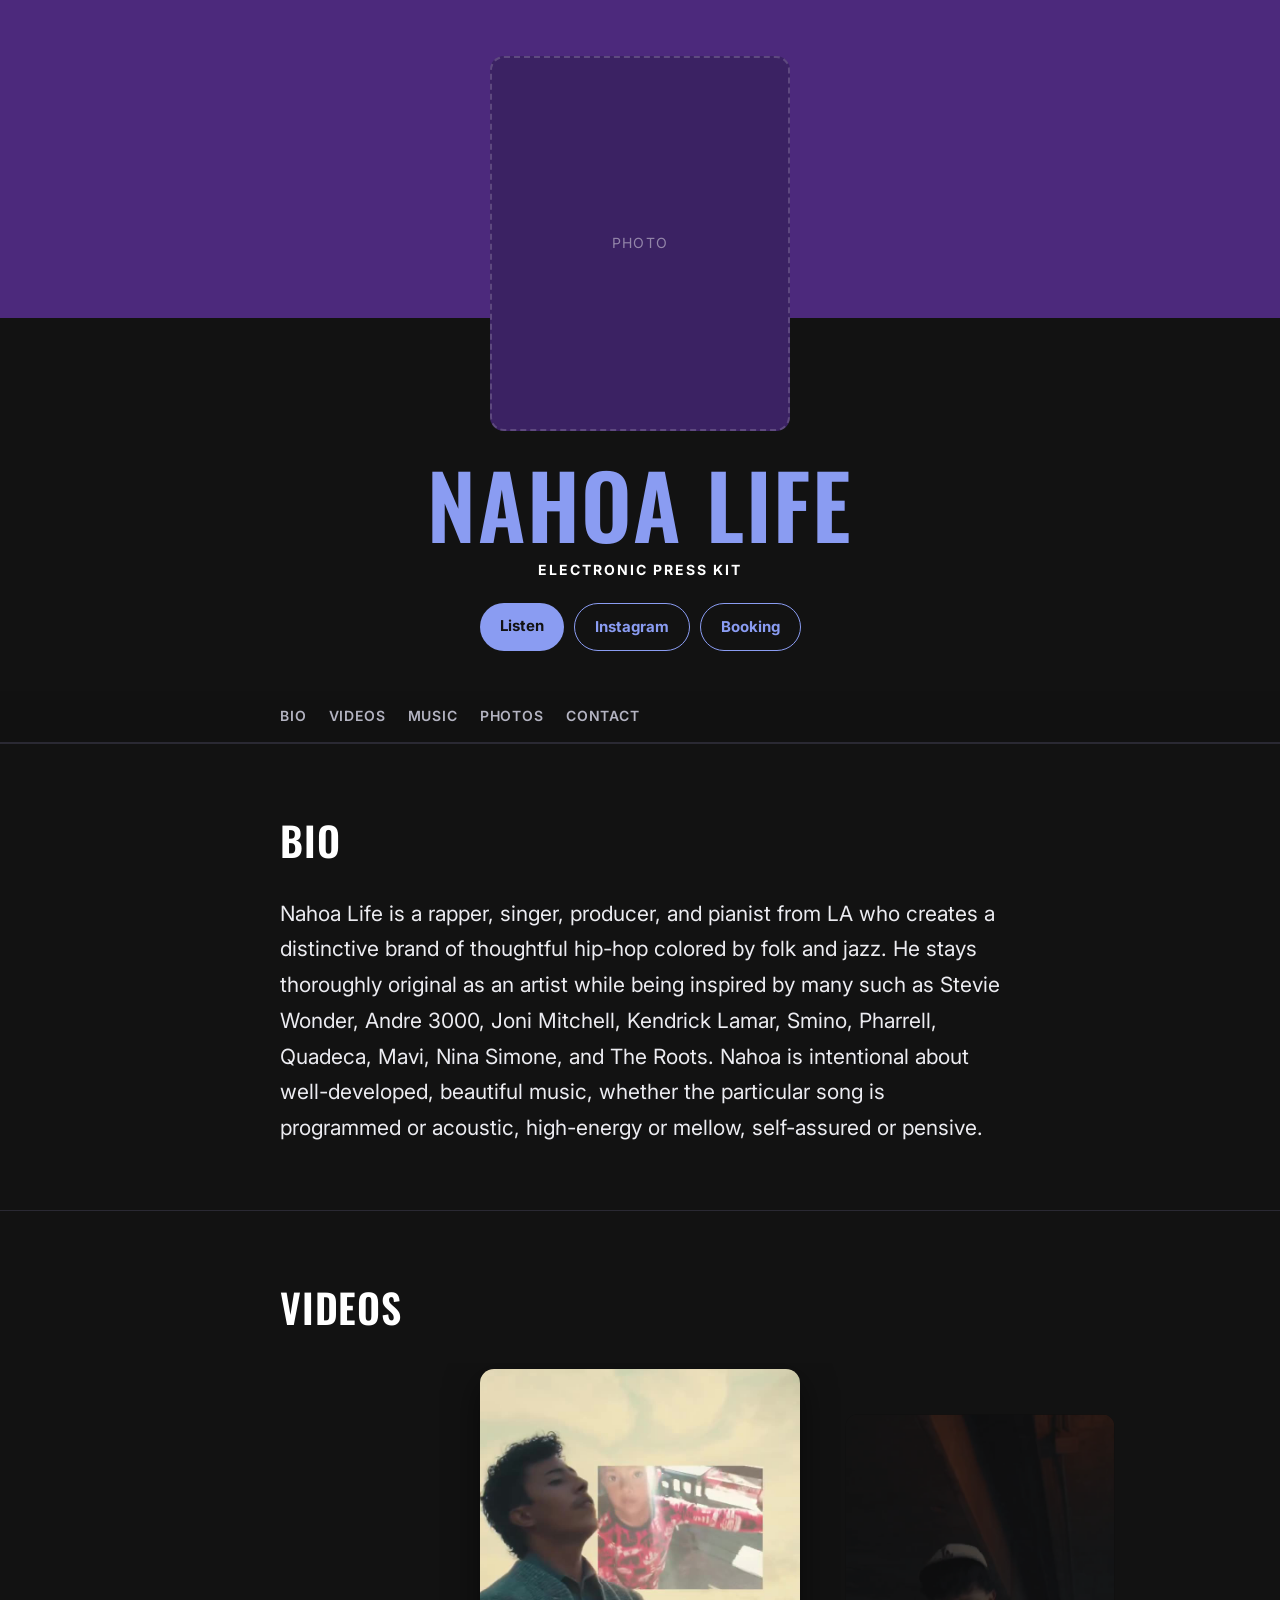
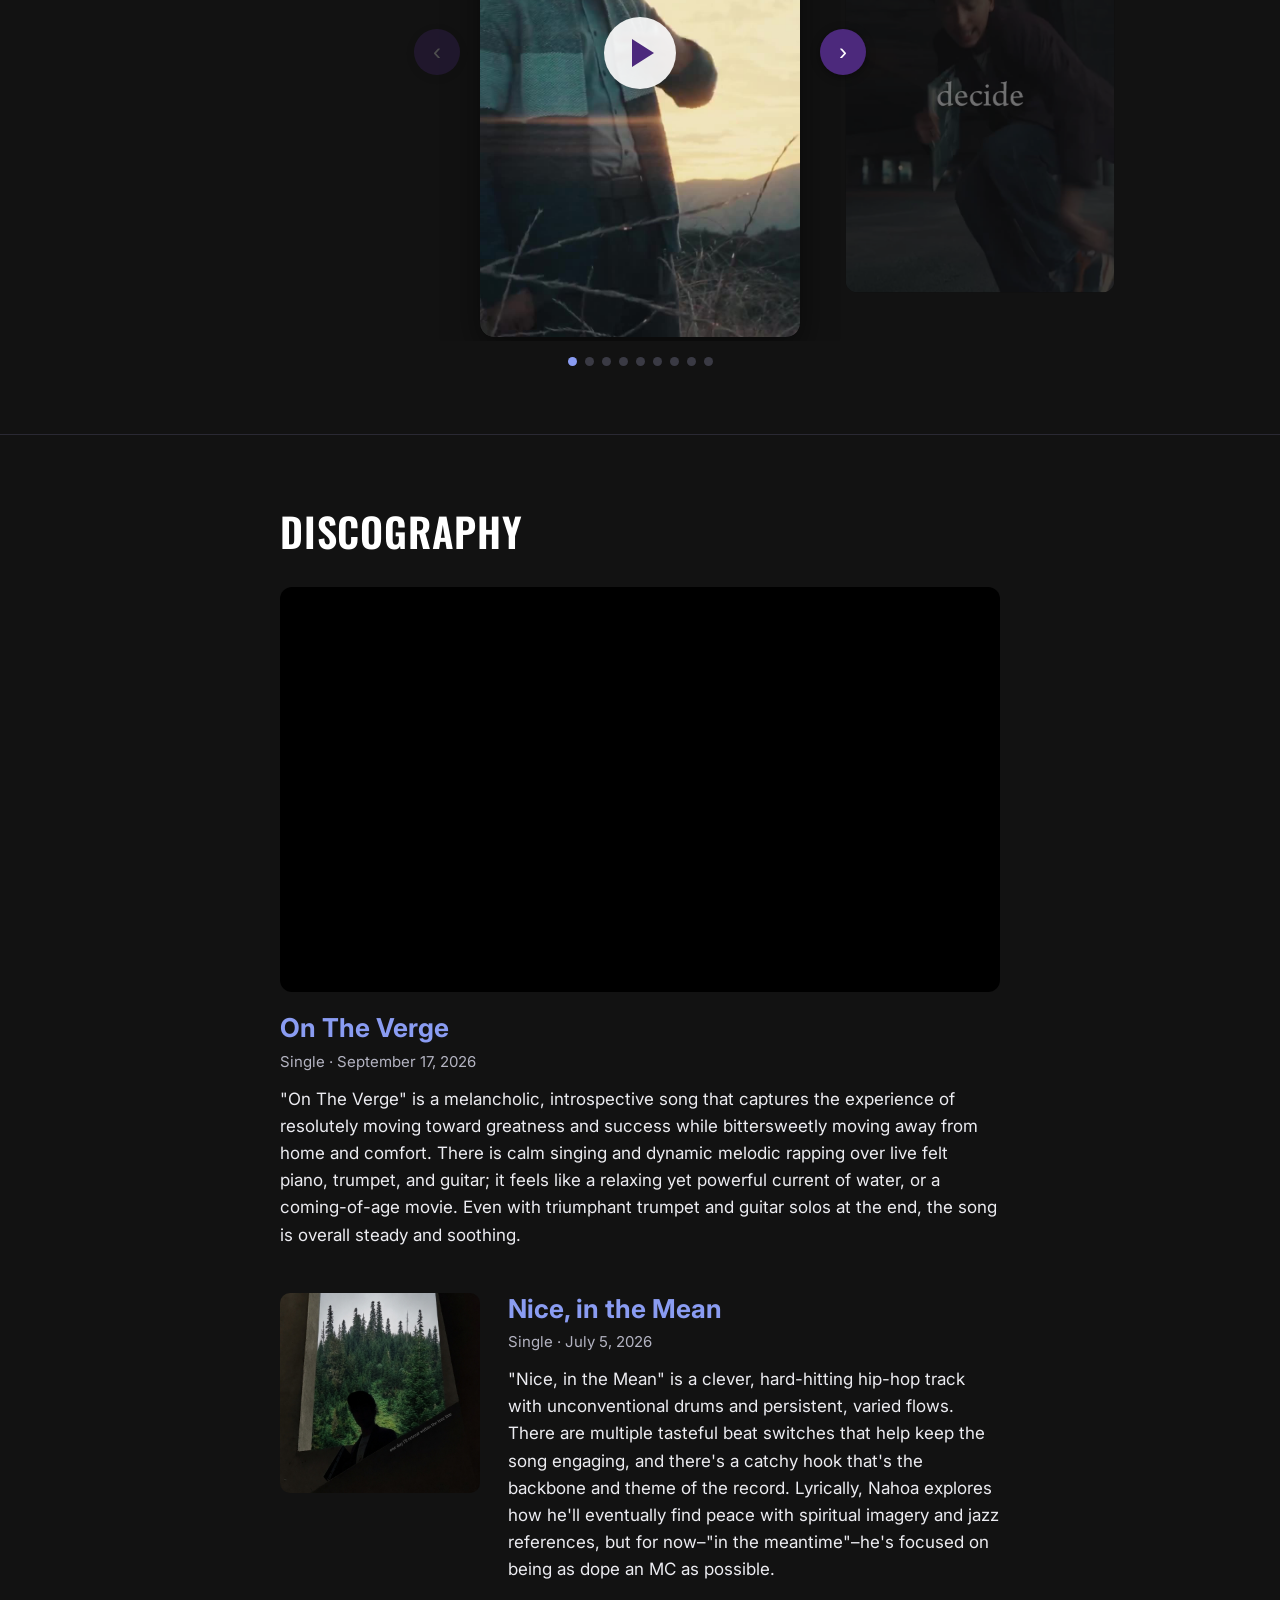
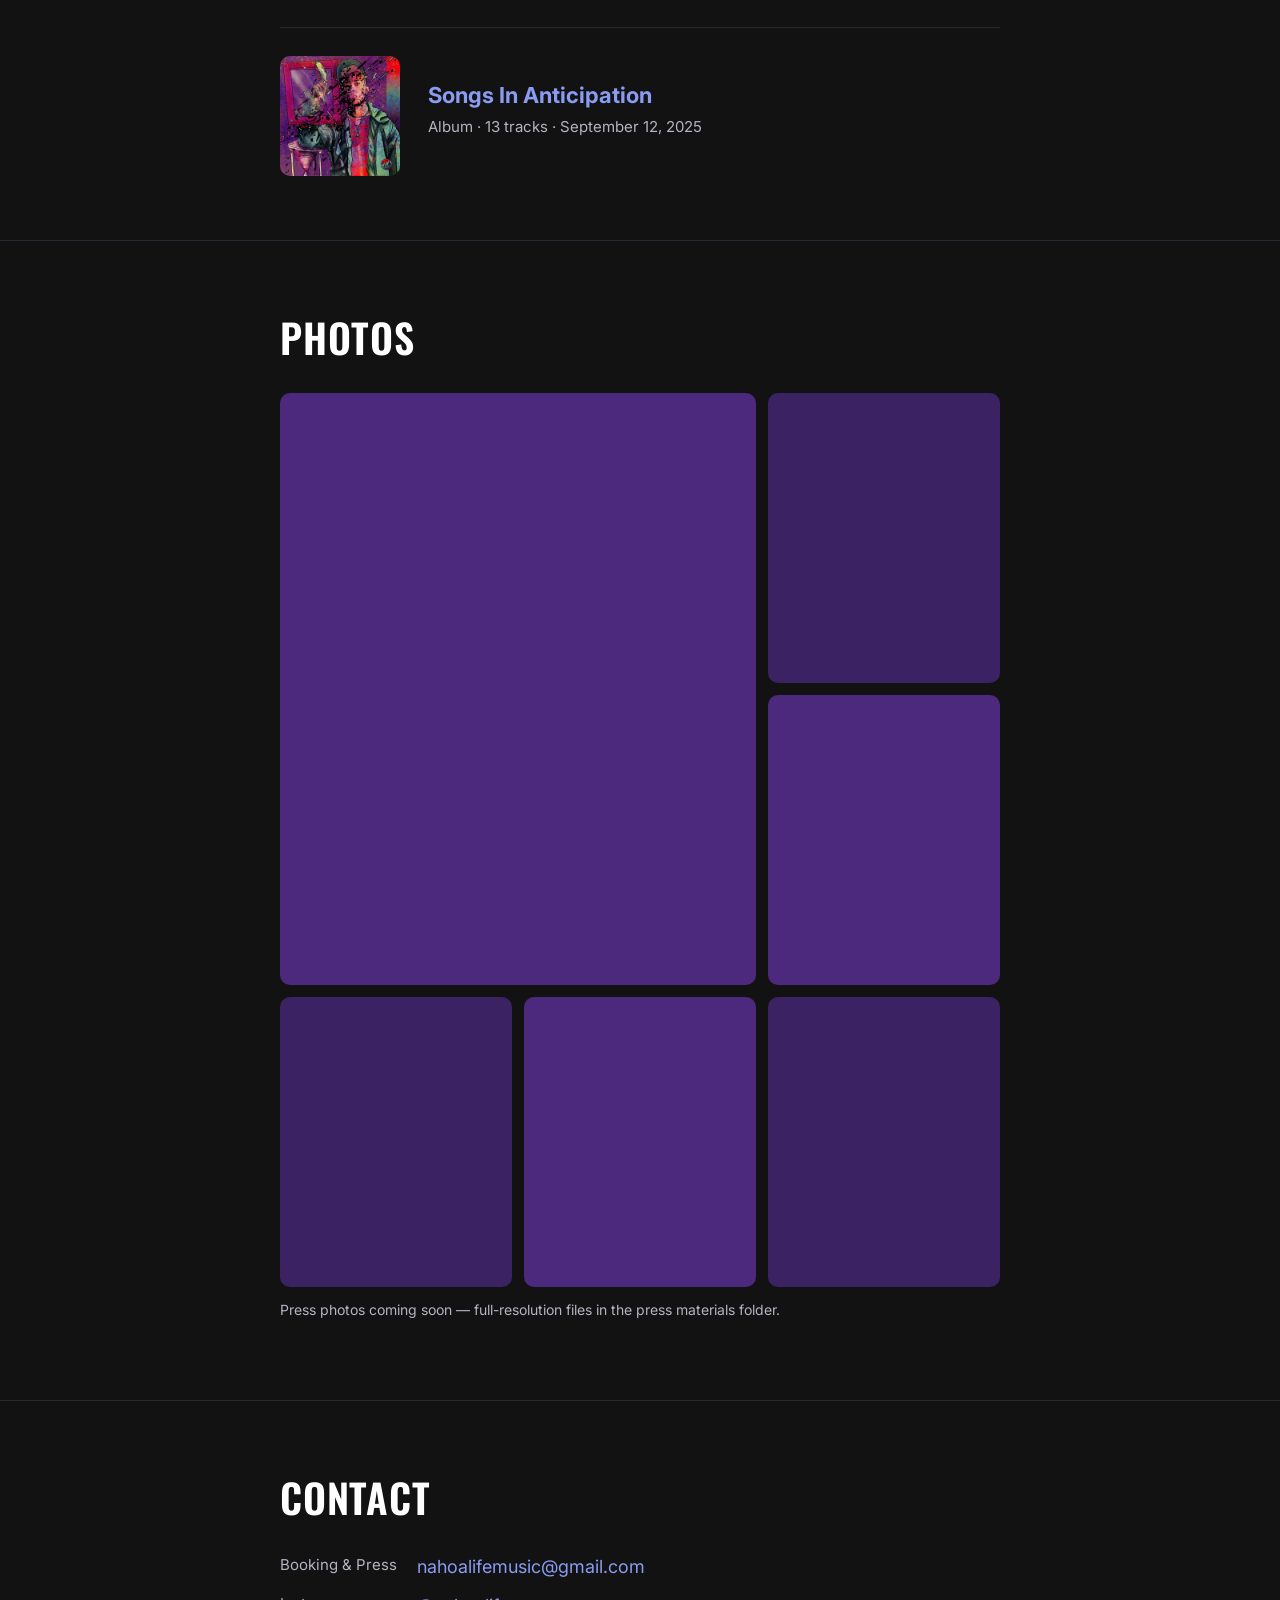
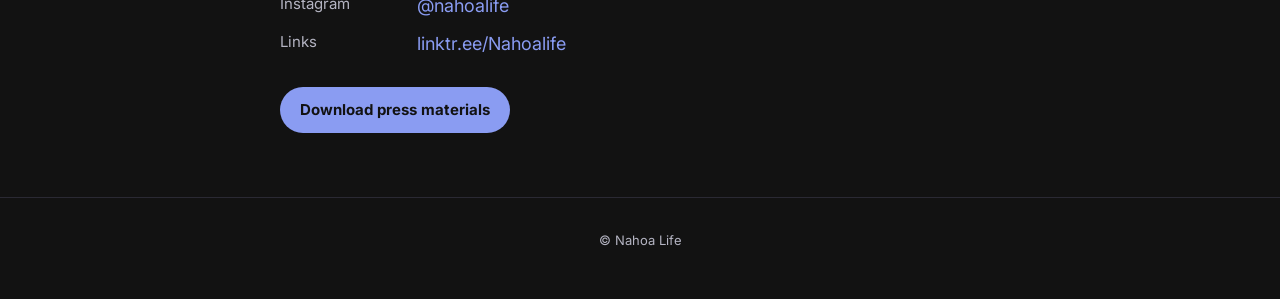
==== index.html @ 4277e0a1 "Serve EPK at epk.nahoalife.com (custom domain, EPK as home page) Co-Authored-By: Claude Opus 5.5 <no" ====
<!doctype html>
<html lang="en">
<head>
<meta charset="utf-8">
<meta name="viewport" content="width=device-width, initial-scale=1">
<title>Nahoa Life — Electronic Press Kit</title>
<meta name="description" content="Nahoa Life — rapper, singer, producer, and pianist from LA. Bio, music, videos, and booking.">
<meta property="og:title" content="Nahoa Life — Electronic Press Kit">
<meta property="og:description" content="Thoughtful hip-hop colored by folk and jazz. Bio, music, videos, and booking.">
<meta property="og:image" content="https://epk.nahoalife.com/epk/img/otv.jpg">
<link rel="canonical" href="https://epk.nahoalife.com/">
<link rel="preconnect" href="https://fonts.googleapis.com">
<link rel="preconnect" href="https://fonts.gstatic.com" crossorigin>
<link href="https://fonts.googleapis.com/css2?family=Oswald:wght@500;600&family=Inter:wght@400;600;700&display=swap" rel="stylesheet">
<style>
  :root {
    --bg:#121212; --panel:#1B1A22; --purple:#4C297C; --purple-2:#3B2263;
    --accent:#8A9CF2; --text:#ECECF1; --muted:#B4B4C2; --line:#2A2933;
    --w:min(320px, 68vw); --gap:20px;
  }
  * { box-sizing:border-box; }
  html { scroll-behavior:smooth; }
  body { margin:0; background:var(--bg); color:var(--text); font-family:Inter, -apple-system, BlinkMacSystemFont, "Helvetica Neue", Arial, sans-serif;
    font-size:18px; line-height:1.6; -webkit-font-smoothing:antialiased; }
  a { color:var(--accent); text-decoration:none; }
  a:hover { text-decoration:underline; }
  .wrap { max-width:760px; margin:0 auto; padding:0 20px; }
  section { padding:64px 0; border-top:1px solid var(--line); }
  h2 { font-family:Oswald, sans-serif; font-weight:600; font-size:clamp(30px, 5vw, 40px); letter-spacing:.02em;
    text-transform:uppercase; margin:0 0 24px; color:#fff; }

  /* Nav */
  nav { position:sticky; top:0; z-index:20; background:rgba(18,18,18,.92); backdrop-filter:blur(8px); border-bottom:1px solid var(--line); }
  nav .wrap { display:flex; gap:22px; overflow-x:auto; padding-top:14px; padding-bottom:14px; scrollbar-width:none; }
  nav .wrap::-webkit-scrollbar { display:none; }
  nav a { color:var(--muted); font-size:14px; font-weight:600; letter-spacing:.06em; text-transform:uppercase; white-space:nowrap; }
  nav a:hover { color:#fff; text-decoration:none; }

  /* Hero */
  .hero { background:linear-gradient(180deg, var(--purple) 0, var(--purple) 46%, var(--bg) 46%); padding:56px 0 40px; border:0; }
  .hero .wrap { text-align:center; }
  .hero-photo { width:min(300px, 72vw); aspect-ratio:4/5; margin:0 auto 28px; border-radius:14px;
    background:var(--purple-2); border:2px dashed rgba(255,255,255,.18); display:flex; align-items:center; justify-content:center;
    color:rgba(255,255,255,.45); font-size:14px; letter-spacing:.08em; text-transform:uppercase; }
  .hero h1 { font-family:Oswald, sans-serif; font-weight:600; font-size:clamp(52px, 12vw, 88px); line-height:1; margin:0;
    color:var(--accent); letter-spacing:.02em; text-transform:uppercase; }
  .hero .tag { font-weight:700; letter-spacing:.14em; text-transform:uppercase; font-size:14px; color:#fff; margin:12px 0 22px; }
  .links { display:flex; flex-wrap:wrap; justify-content:center; gap:10px; }
  .btn { display:inline-block; padding:11px 20px; border-radius:999px; font-weight:700; font-size:15px; }
  .btn.solid { background:var(--accent); color:#121212; }
  .btn.ghost { border:1.5px solid var(--accent); color:var(--accent); }
  .btn:hover { text-decoration:none; opacity:.9; }

  /* Bio */
  .bio p { margin:0; color:var(--text); font-size:clamp(18px, 2.4vw, 21px); line-height:1.7; }

  /* Discography */
  .release { display:grid; grid-template-columns:200px 1fr; gap:28px; align-items:start; margin-bottom:44px; }
  .release img { width:100%; aspect-ratio:1; object-fit:cover; border-radius:10px; display:block; }
  .release h3 { margin:0; font-size:26px; line-height:1.2; }
  .release h3 a { color:var(--accent); }
  .meta { color:var(--muted); font-size:15px; margin:6px 0 12px; }
  .release p { margin:0; color:var(--text); font-size:17px; }
  .release.feature { grid-template-columns:1fr; gap:20px; }
  .yt { position:relative; width:100%; aspect-ratio:16/9; border-radius:12px; overflow:hidden; background:#000; }
  .yt iframe { position:absolute; inset:0; width:100%; height:100%; border:0; }
  .release.small { grid-template-columns:120px 1fr; align-items:center; margin-bottom:0; padding-top:28px; border-top:1px solid var(--line); }
  .release.small h3 { font-size:22px; }
  @media (max-width:600px){
    .release { grid-template-columns:1fr; gap:16px; }
    .release img { max-width:260px; }
    .release.small { grid-template-columns:96px 1fr; gap:16px; }
  }

  /* Videos carousel */
  .videos { padding-left:0; padding-right:0; }
  .stage { position:relative; overflow:hidden; padding:6px 0 4px; }
  .track { display:flex; gap:var(--gap); align-items:center; transition:transform .45s ease; }
  .slide { position:relative; flex:0 0 var(--w); aspect-ratio:9/16; border-radius:14px; overflow:hidden; background:#000;
    transform:scale(.84); opacity:.4; transition:transform .45s ease, opacity .45s ease; }
  .slide.active { transform:scale(1); opacity:1; box-shadow:0 12px 34px rgba(0,0,0,.5); }
  .slide video { width:100%; height:100%; object-fit:contain; display:block; background:#000; }
  .shield { position:absolute; inset:0; z-index:3; cursor:pointer; }
  .slide.active .shield { display:none; }
  .play { position:absolute; inset:0; z-index:2; display:flex; align-items:center; justify-content:center; border:0; background:transparent; cursor:pointer; }
  .play span { width:72px; height:72px; border-radius:50%; background:rgba(255,255,255,.9); display:flex; align-items:center; justify-content:center; }
  .play span::before { content:""; margin-left:6px; border-left:22px solid var(--purple); border-top:14px solid transparent; border-bottom:14px solid transparent; }
  .slide.playing .play, .slide:not(.active) .play { display:none; }
  .nav-btn { position:absolute; top:50%; transform:translateY(-50%); z-index:5; width:46px; height:46px; border-radius:50%; border:0;
    background:var(--purple); color:#fff; font-size:24px; line-height:1; cursor:pointer; display:flex; align-items:center; justify-content:center;
    box-shadow:0 2px 10px rgba(0,0,0,.4); }
  .prev { left:calc(50% - var(--w)/2 - 66px); }
  .next { right:calc(50% - var(--w)/2 - 66px); }
  .nav-btn[disabled] { opacity:.25; cursor:default; }
  @media (max-width:520px){ .prev{ left:6px; } .next{ right:6px; } .nav-btn{ width:40px; height:40px; } }
  .dots { display:flex; justify-content:center; flex-wrap:wrap; gap:8px; padding:16px 0 4px; }
  .dots button { width:9px; height:9px; border-radius:50%; border:0; padding:0; background:#3A3A44; cursor:pointer; }
  .dots button.on { background:var(--accent); }

  /* Photos */
  .grid { display:grid; grid-template-columns:repeat(3, 1fr); gap:12px; }
  .grid div { aspect-ratio:4/5; border-radius:10px; background:var(--purple); }
  .grid div:nth-child(even) { background:var(--purple-2); }
  .grid div:first-child { grid-column:span 2; grid-row:span 2; aspect-ratio:auto; min-height:100%; }
  @media (max-width:600px){ .grid div:first-child { grid-row:auto; aspect-ratio:16/11; } }
  @media (max-width:600px){ .grid { grid-template-columns:repeat(2, 1fr); } }
  .note { color:var(--muted); font-size:14px; margin-top:12px; }

  /* Contact */
  .contact dl { margin:0 0 28px; display:grid; grid-template-columns:auto 1fr; gap:10px 20px; }
  .contact dt { color:var(--muted); font-size:15px; }
  .contact dd { margin:0; }
  footer { padding:32px 0 48px; color:var(--muted); font-size:13px; text-align:center; border-top:1px solid var(--line); }
</style>
</head>
<body>

<header class="hero">
  <div class="wrap">
    <div class="hero-photo">Photo</div>
    <h1>Nahoa Life</h1>
    <div class="tag">Electronic Press Kit</div>
    <div class="links">
      <a class="btn solid" href="https://linktr.ee/Nahoalife" target="_blank" rel="noopener">Listen</a>
      <a class="btn ghost" href="https://www.instagram.com/nahoalife/" target="_blank" rel="noopener">Instagram</a>
      <a class="btn ghost" href="#contact">Booking</a>
    </div>
  </div>
</header>

<nav aria-label="Sections">
  <div class="wrap">
    <a href="#bio">Bio</a><a href="#videos">Videos</a><a href="#music">Music</a><a href="#photos">Photos</a><a href="#contact">Contact</a>
  </div>
</nav>

<section id="bio" class="bio">
  <div class="wrap">
    <h2>Bio</h2>
    <p>Nahoa Life is a rapper, singer, producer, and pianist from LA who creates a distinctive brand of thoughtful hip-hop colored by folk and jazz. He stays thoroughly original as an artist while being inspired by many such as Stevie Wonder, Andre 3000, Joni Mitchell, Kendrick Lamar, Smino, Pharrell, Quadeca, Mavi, Nina Simone, and The Roots. Nahoa is intentional about well-developed, beautiful music, whether the particular song is programmed or acoustic, high-energy or mellow, self-assured or pensive.</p>
  </div>
</section>

<section id="videos" class="videos">
  <div class="wrap"><h2>Videos</h2></div>
  <div class="stage" id="stage">
    <button class="nav-btn prev" aria-label="Previous video">‹</button>
    <div class="track" id="track"></div>
    <button class="nav-btn next" aria-label="Next video">›</button>
  </div>
  <div class="dots" id="dots"></div>
</section>

<section id="music">
  <div class="wrap">
    <h2>Discography</h2>

    <div class="release feature">
      <div class="yt"><iframe src="https://www.youtube-nocookie.com/embed/gnS0SjIQo30?rel=0&amp;playsinline=1" title="Nahoa Life — On The Verge (YouTube)" loading="lazy" allow="accelerometer; autoplay; clipboard-write; encrypted-media; gyroscope; picture-in-picture; web-share" referrerpolicy="strict-origin-when-cross-origin" allowfullscreen></iframe></div>
      <div>
        <h3><a href="https://distrokid.com/hyperfollow/nahoalife/on-the-verge" target="_blank" rel="noopener">On The Verge</a></h3>
        <div class="meta">Single · September 17, 2026</div>
        <p>"On The Verge" is a melancholic, introspective song that captures the experience of resolutely moving toward greatness and success while bittersweetly moving away from home and comfort. There is calm singing and dynamic melodic rapping over live felt piano, trumpet, and guitar; it feels like a relaxing yet powerful current of water, or a coming-of-age movie. Even with triumphant trumpet and guitar solos at the end, the song is overall steady and soothing.</p>
      </div>
    </div>

    <div class="release">
      <img src="epk/img/nitm.jpg" alt="Nice, in the Mean cover art" loading="lazy">
      <div>
        <h3><a href="https://distrokid.com/hyperfollow/nahoalife/nice-in-the-mean" target="_blank" rel="noopener">Nice, in the Mean</a></h3>
        <div class="meta">Single · July 5, 2026</div>
        <p>"Nice, in the Mean" is a clever, hard-hitting hip-hop track with unconventional drums and persistent, varied flows. There are multiple tasteful beat switches that help keep the song engaging, and there's a catchy hook that's the backbone and theme of the record. Lyrically, Nahoa explores how he'll eventually find peace with spiritual imagery and jazz references, but for now–"in the meantime"–he's focused on being as dope an MC as possible.</p>
      </div>
    </div>

    <div class="release small">
      <img src="epk/img/sia.jpg" alt="Songs In Anticipation cover art" loading="lazy">
      <div>
        <h3><a href="https://linktr.ee/Nahoalife" target="_blank" rel="noopener">Songs In Anticipation</a></h3>
        <div class="meta">Album · 13 tracks · September 12, 2025</div>
      </div>
    </div>
  </div>
</section>

<section id="photos">
  <div class="wrap">
    <h2>Photos</h2>
    <div class="grid"><div></div><div></div><div></div><div></div><div></div><div></div></div>
    <p class="note">Press photos coming soon — full-resolution files in the press materials folder.</p>
  </div>
</section>

<section id="contact" class="contact">
  <div class="wrap">
    <h2>Contact</h2>
    <dl>
      <dt>Booking &amp; Press</dt><dd><a href="mailto:nahoalifemusic@gmail.com">nahoalifemusic@gmail.com</a></dd>
      <dt>Instagram</dt><dd><a href="https://www.instagram.com/nahoalife/" target="_blank" rel="noopener">@nahoalife</a></dd>
      <dt>Links</dt><dd><a href="https://linktr.ee/Nahoalife" target="_blank" rel="noopener">linktr.ee/Nahoalife</a></dd>
    </dl>
    <a class="btn solid" href="https://drive.google.com/drive/folders/1cdk899kIUoo7vGgpSTGYplDwKj4yvVp1" target="_blank" rel="noopener">Download press materials</a>
  </div>
</section>

<footer>© Nahoa Life</footer>

<script>
  // Video order set by Rosario
  const VIDEOS = ['01-otv-promo','02-nim-vertical','03-friend-bridge-italy','04-overthink-bridge',
                  '05-ae6','06-ae12-postprom','07-ae15','08-otv-first','09-jesus-trump'];
  const MEDIA = 'reels/media/';
  const stage = document.getElementById('stage'), track = document.getElementById('track'), dots = document.getElementById('dots');
  const prev = document.querySelector('.prev'), next = document.querySelector('.next');
  let current = 0;

  const slides = VIDEOS.map((name, i) => {
    const s = document.createElement('div');
    s.className = 'slide';
    s.innerHTML = `<video playsinline preload="none" poster="${MEDIA}${name}.jpg" src="${MEDIA}${name}.mp4"></video>
      <button class="play" aria-label="Play video ${i + 1}"><span></span></button><div class="shield" aria-hidden="true"></div>`;
    const v = s.querySelector('video');
    s.querySelector('.play').onclick = () => { v.controls = true; v.play(); };
    s.querySelector('.shield').onclick = () => go(i);
    v.addEventListener('play', () => s.classList.add('playing'));
    v.addEventListener('pause', () => s.classList.remove('playing'));
    v.addEventListener('ended', () => { s.classList.remove('playing'); v.controls = false; });
    track.appendChild(s);
    const d = document.createElement('button'); d.setAttribute('aria-label', 'Video ' + (i + 1)); d.onclick = () => go(i); dots.appendChild(d);
    return s;
  });

  function layout() {
    const gap = parseFloat(getComputedStyle(track).gap) || 20, w = slides[0].offsetWidth;
    track.style.transform = `translateX(${stage.clientWidth / 2 - (current * (w + gap) + w / 2)}px)`;
    slides.forEach((s, i) => {
      s.classList.toggle('active', i === current);
      s.style.visibility = Math.abs(i - current) > 1 ? 'hidden' : 'visible';
      if (Math.abs(i - current) <= 1) s.querySelector('video').preload = 'metadata';
    });
    [...dots.children].forEach((d, i) => d.classList.toggle('on', i === current));
    prev.disabled = current === 0; next.disabled = current === slides.length - 1;
  }
  function go(i) {
    if (i < 0 || i >= slides.length || i === current) return;
    const v = slides[current].querySelector('video'); v.pause(); v.controls = false;
    current = i; layout();
  }
  prev.onclick = () => go(current - 1);
  next.onclick = () => go(current + 1);
  let x0 = null;
  stage.addEventListener('touchstart', e => { x0 = e.touches[0].clientX; }, { passive:true });
  stage.addEventListener('touchend', e => {
    if (x0 === null) return; const dx = e.changedTouches[0].clientX - x0;
    if (Math.abs(dx) > 40) go(current + (dx < 0 ? 1 : -1)); x0 = null;
  });
  window.addEventListener('resize', layout);
  layout();
</script>
</body>
</html>
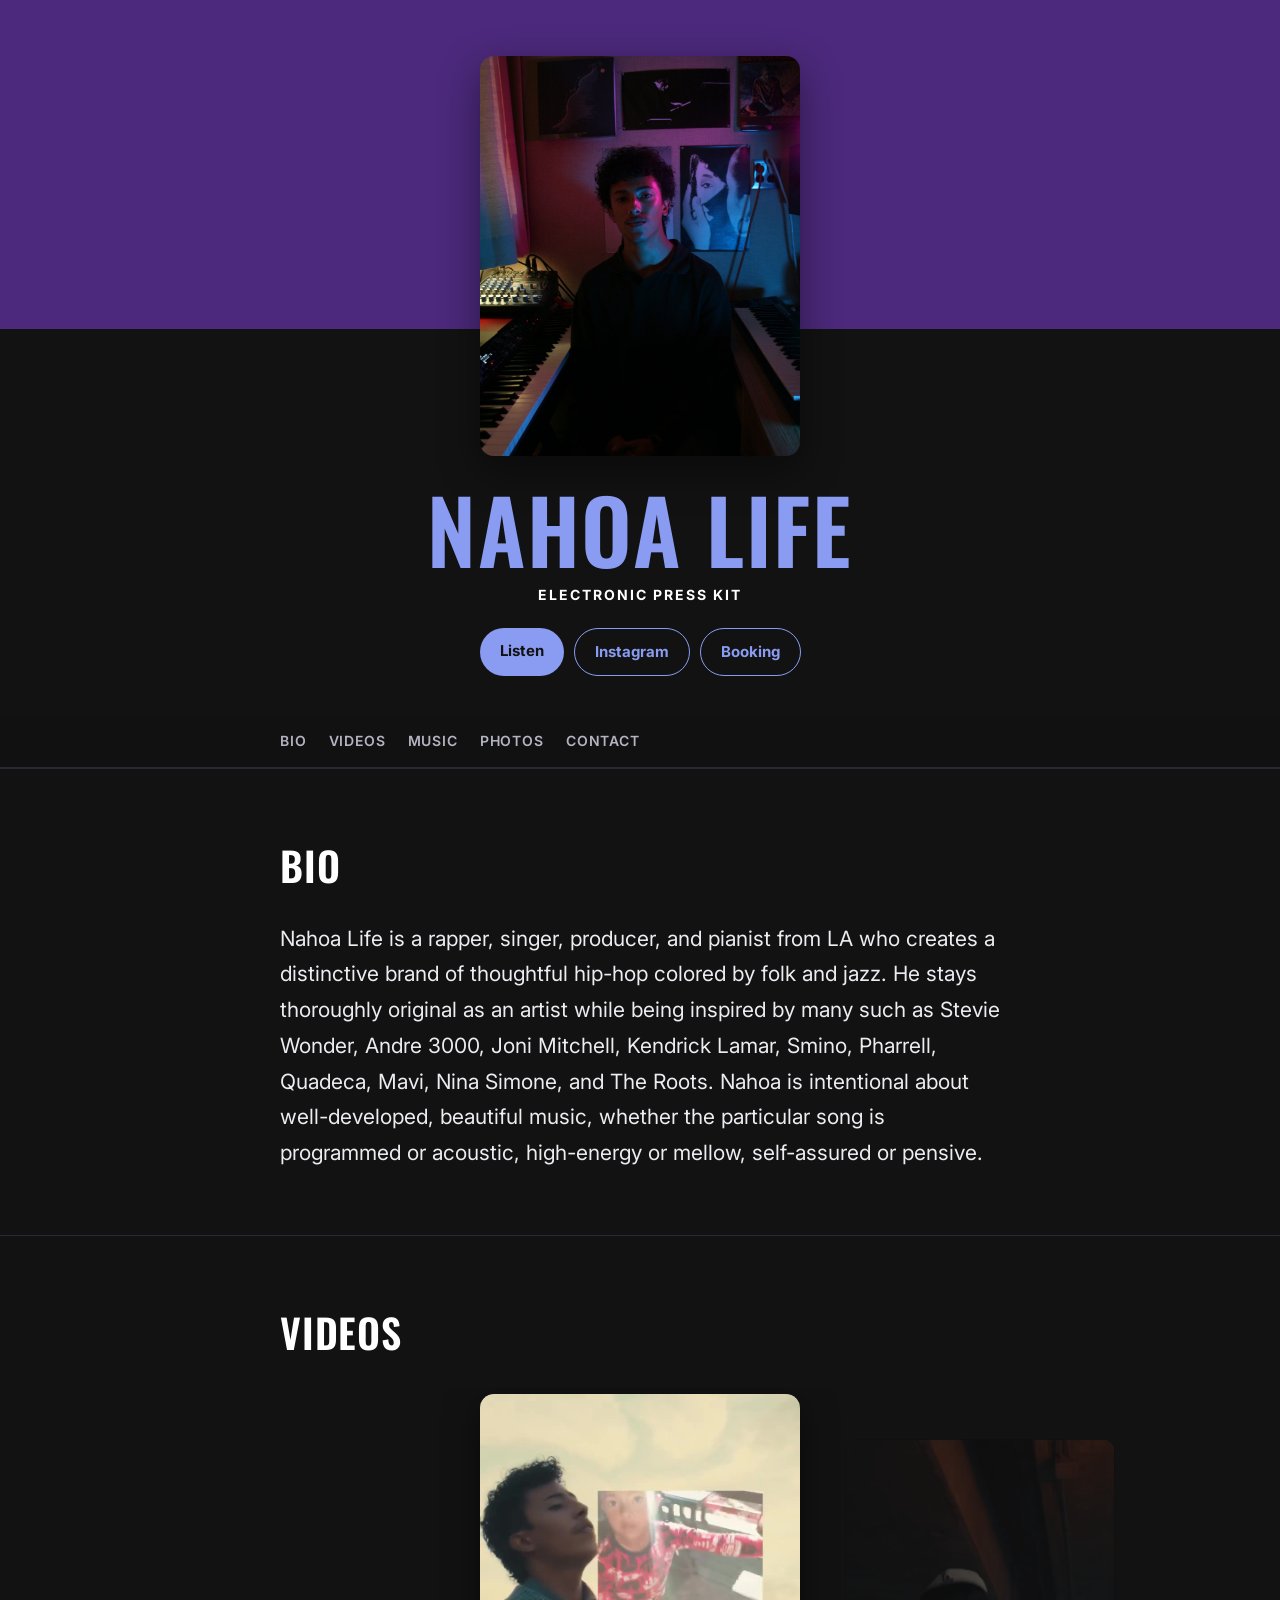
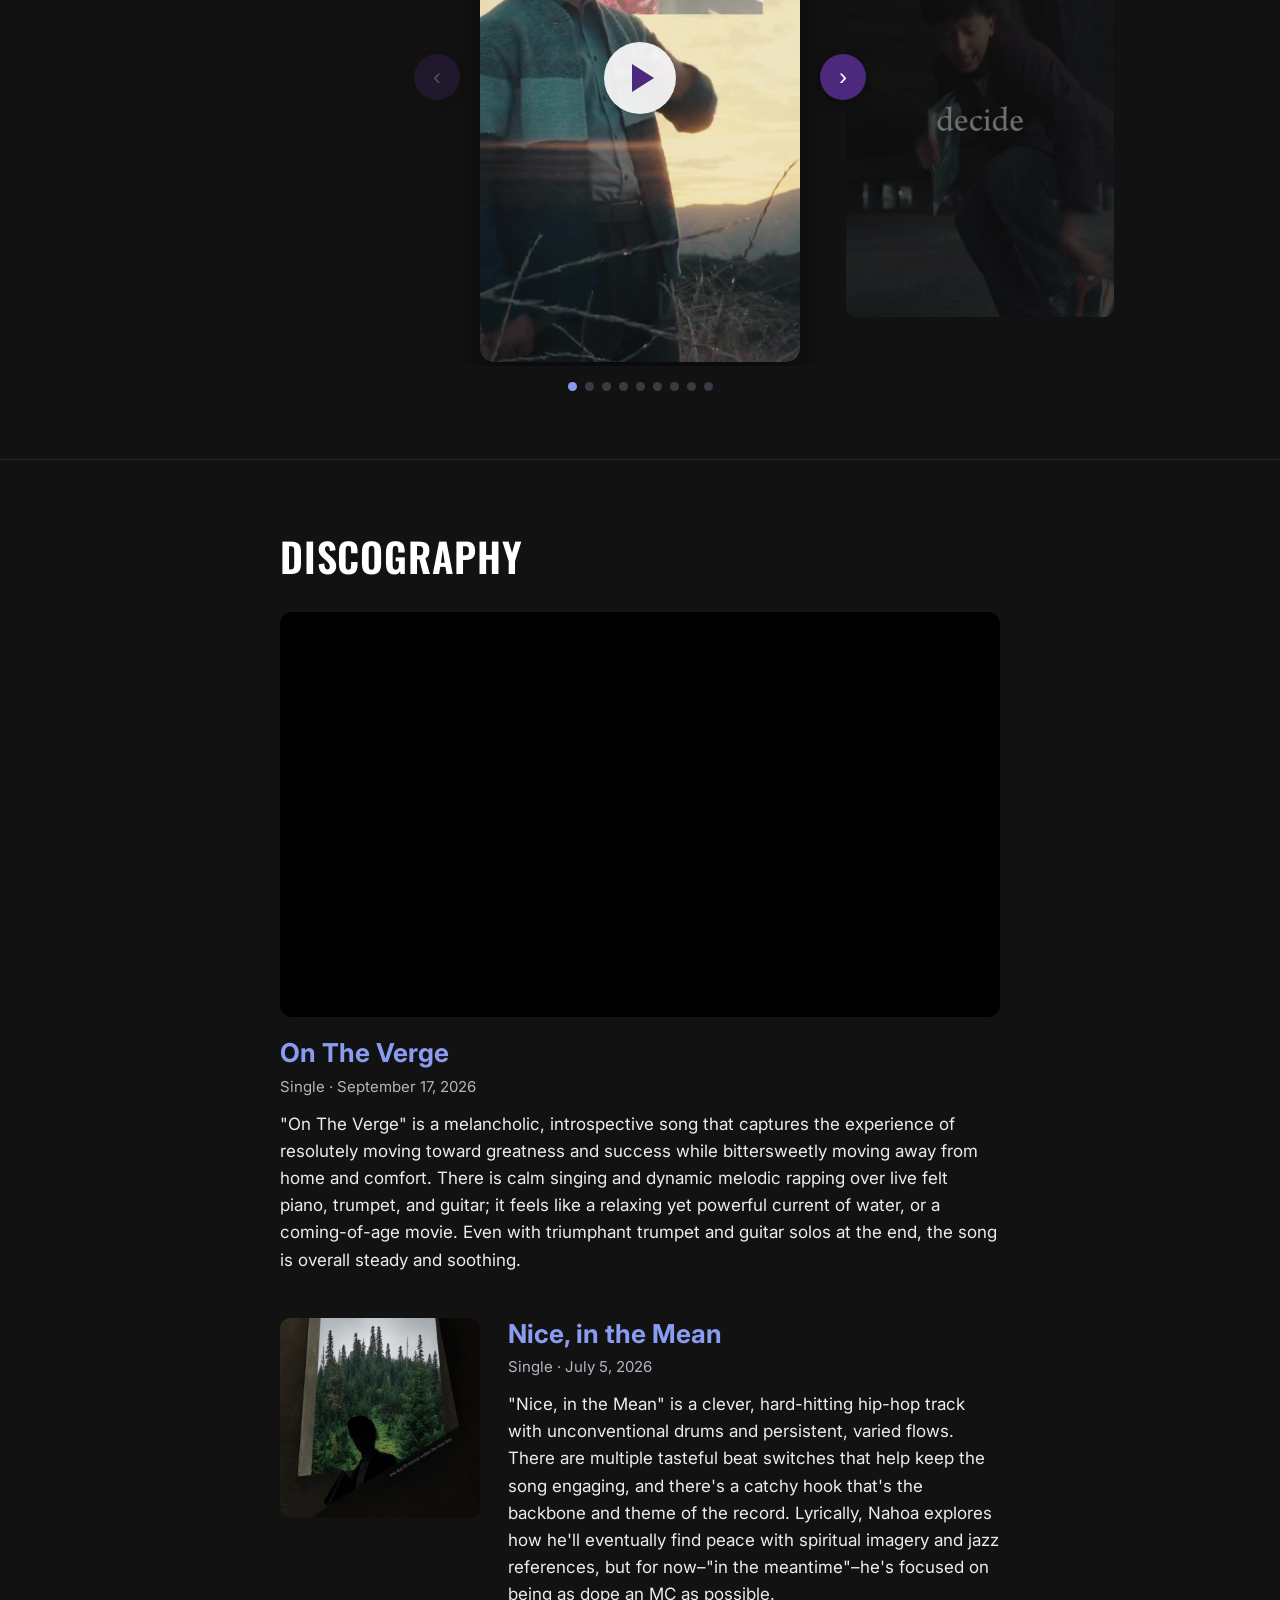
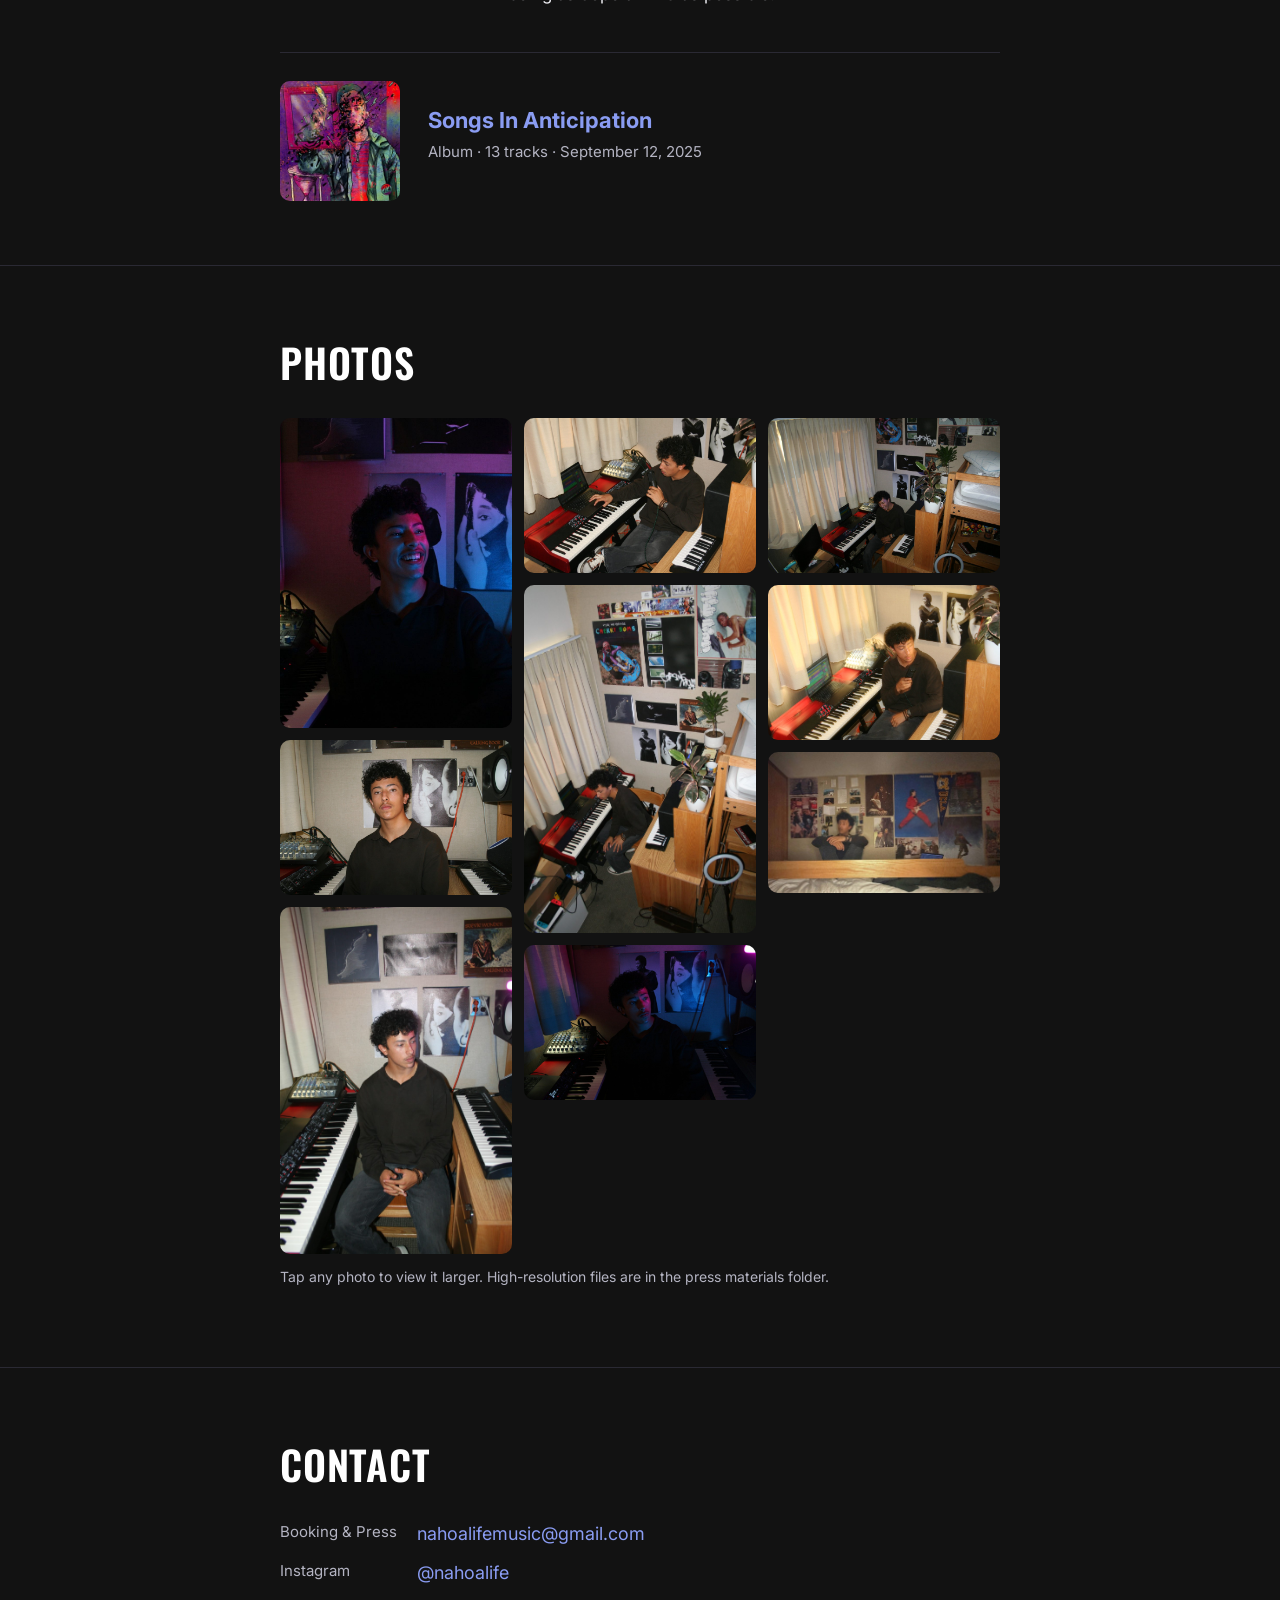
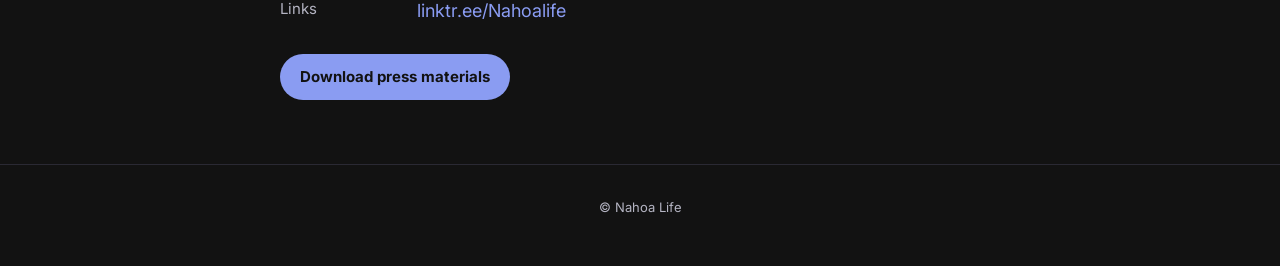
==== commit 360fa6f0: "EPK: add hero photo (IMG_7424) and 9-photo collage Co-Authored-By: Claude Opus 5.5 <noreply@anthropi" ====
--- a/index.html
+++ b/index.html
@@ -7,7 +7,7 @@
 <meta name="description" content="Nahoa Life — rapper, singer, producer, and pianist from LA. Bio, music, videos, and booking.">
 <meta property="og:title" content="Nahoa Life — Electronic Press Kit">
 <meta property="og:description" content="Thoughtful hip-hop colored by folk and jazz. Bio, music, videos, and booking.">
-<meta property="og:image" content="https://epk.nahoalife.com/epk/img/otv.jpg">
+<meta property="og:image" content="https://epk.nahoalife.com/epk/img/photos/hero-7424.jpg">
 <link rel="canonical" href="https://epk.nahoalife.com/">
 <link rel="preconnect" href="https://fonts.googleapis.com">
 <link rel="preconnect" href="https://fonts.gstatic.com" crossorigin>
@@ -39,9 +39,8 @@
   /* Hero */
   .hero { background:linear-gradient(180deg, var(--purple) 0, var(--purple) 46%, var(--bg) 46%); padding:56px 0 40px; border:0; }
   .hero .wrap { text-align:center; }
-  .hero-photo { width:min(300px, 72vw); aspect-ratio:4/5; margin:0 auto 28px; border-radius:14px;
-    background:var(--purple-2); border:2px dashed rgba(255,255,255,.18); display:flex; align-items:center; justify-content:center;
-    color:rgba(255,255,255,.45); font-size:14px; letter-spacing:.08em; text-transform:uppercase; }
+  .hero-photo { display:block; width:min(320px, 74vw); aspect-ratio:4/5; margin:0 auto 28px; border-radius:14px;
+    height:auto; object-fit:cover; object-position:50% 62%; box-shadow:0 14px 40px rgba(0,0,0,.45); }
   .hero h1 { font-family:Oswald, sans-serif; font-weight:600; font-size:clamp(52px, 12vw, 88px); line-height:1; margin:0;
     color:var(--accent); letter-spacing:.02em; text-transform:uppercase; }
   .hero .tag { font-weight:700; letter-spacing:.14em; text-transform:uppercase; font-size:14px; color:#fff; margin:12px 0 22px; }
@@ -98,12 +97,11 @@
   .dots button.on { background:var(--accent); }
 
   /* Photos */
-  .grid { display:grid; grid-template-columns:repeat(3, 1fr); gap:12px; }
-  .grid div { aspect-ratio:4/5; border-radius:10px; background:var(--purple); }
-  .grid div:nth-child(even) { background:var(--purple-2); }
-  .grid div:first-child { grid-column:span 2; grid-row:span 2; aspect-ratio:auto; min-height:100%; }
-  @media (max-width:600px){ .grid div:first-child { grid-row:auto; aspect-ratio:16/11; } }
-  @media (max-width:600px){ .grid { grid-template-columns:repeat(2, 1fr); } }
+  .collage { columns:3 220px; column-gap:12px; }
+  .collage a { display:block; break-inside:avoid; margin-bottom:12px; border-radius:10px; overflow:hidden; background:var(--purple-2); }
+  .collage img { display:block; width:100%; height:auto; transition:transform .4s ease; }
+  .collage a:hover img { transform:scale(1.03); }
+  @media (max-width:600px){ .collage { columns:2; column-gap:10px; } .collage a { margin-bottom:10px; } }
   .note { color:var(--muted); font-size:14px; margin-top:12px; }
 
   /* Contact */
@@ -117,7 +115,7 @@
 
 <header class="hero">
   <div class="wrap">
-    <div class="hero-photo">Photo</div>
+    <img class="hero-photo" src="epk/img/photos/hero-7424.jpg" alt="Nahoa Life in his studio" width="1067" height="1600" fetchpriority="high">
     <h1>Nahoa Life</h1>
     <div class="tag">Electronic Press Kit</div>
     <div class="links">
@@ -186,8 +184,8 @@
 <section id="photos">
   <div class="wrap">
     <h2>Photos</h2>
-    <div class="grid"><div></div><div></div><div></div><div></div><div></div><div></div></div>
-    <p class="note">Press photos coming soon — full-resolution files in the press materials folder.</p>
+    <div class="collage"><a href="epk/img/photos/colors.jpg" target="_blank" rel="noopener"><img src="epk/img/photos/colors.jpg" alt="Nahoa Life photo" loading="lazy"></a><a href="epk/img/photos/7360.jpg" target="_blank" rel="noopener"><img src="epk/img/photos/7360.jpg" alt="Nahoa Life photo" loading="lazy"></a><a href="epk/img/photos/7395.jpg" target="_blank" rel="noopener"><img src="epk/img/photos/7395.jpg" alt="Nahoa Life photo" loading="lazy"></a><a href="epk/img/photos/7569.jpg" target="_blank" rel="noopener"><img src="epk/img/photos/7569.jpg" alt="Nahoa Life photo" loading="lazy"></a><a href="epk/img/photos/7511.jpg" target="_blank" rel="noopener"><img src="epk/img/photos/7511.jpg" alt="Nahoa Life photo" loading="lazy"></a><a href="epk/img/photos/7434.jpg" target="_blank" rel="noopener"><img src="epk/img/photos/7434.jpg" alt="Nahoa Life photo" loading="lazy"></a><a href="epk/img/photos/7528.jpg" target="_blank" rel="noopener"><img src="epk/img/photos/7528.jpg" alt="Nahoa Life photo" loading="lazy"></a><a href="epk/img/photos/7570.jpg" target="_blank" rel="noopener"><img src="epk/img/photos/7570.jpg" alt="Nahoa Life photo" loading="lazy"></a><a href="epk/img/photos/bed.jpg" target="_blank" rel="noopener"><img src="epk/img/photos/bed.jpg" alt="Nahoa Life photo" loading="lazy"></a></div>
+    <p class="note">Tap any photo to view it larger. High-resolution files are in the press materials folder.</p>
   </div>
 </section>
 
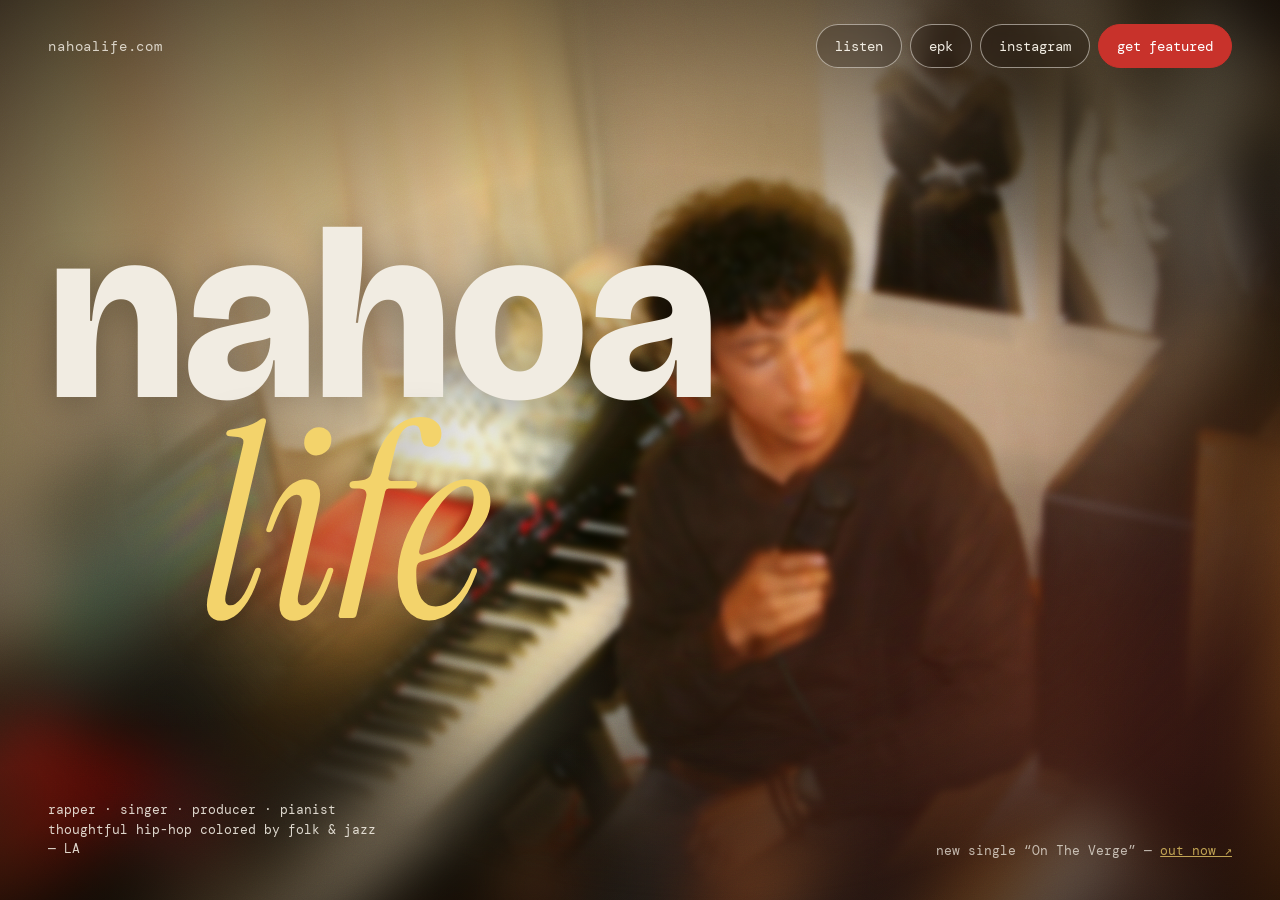
==== commit 0455b466: "Restructure for www.nahoalife.com: vibey homepage, EPK moved to /epk, feature page URLs Co-Authored-" ====
--- a/index.html
+++ b/index.html
@@ -3,257 +3,94 @@
 <head>
 <meta charset="utf-8">
 <meta name="viewport" content="width=device-width, initial-scale=1">
-<title>Nahoa Life — Electronic Press Kit</title>
-<meta name="description" content="Nahoa Life — rapper, singer, producer, and pianist from LA. Bio, music, videos, and booking.">
-<meta property="og:title" content="Nahoa Life — Electronic Press Kit">
-<meta property="og:description" content="Thoughtful hip-hop colored by folk and jazz. Bio, music, videos, and booking.">
-<meta property="og:image" content="https://epk.nahoalife.com/epk/img/photos/hero-7424.jpg">
-<link rel="canonical" href="https://epk.nahoalife.com/">
+<title>Nahoa Life</title>
+<meta name="description" content="Nahoa Life — LA-based rapper, singer, producer, pianist and music content creator.">
+<link rel="canonical" href="https://www.nahoalife.com/">
+<meta property="og:title" content="Nahoa Life">
+<meta property="og:description" content="Rapper, singer, producer, pianist and music content creator from LA.">
+<meta property="og:image" content="https://www.nahoalife.com/img/home.jpg">
+<link rel="preload" as="image" href="img/home.jpg">
 <link rel="preconnect" href="https://fonts.googleapis.com">
-<link rel="preconnect" href="https://fonts.gstatic.com" crossorigin>
-<link href="https://fonts.googleapis.com/css2?family=Oswald:wght@500;600&family=Inter:wght@400;600;700&display=swap" rel="stylesheet">
+<link href="https://fonts.googleapis.com/css2?family=Bricolage+Grotesque:opsz,wght@12..96,500;12..96,800&family=DM+Mono:wght@400;500&family=Instrument+Serif:ital@0;1&display=swap" rel="stylesheet">
 <style>
-  :root {
-    --bg:#121212; --panel:#1B1A22; --purple:#4C297C; --purple-2:#3B2263;
-    --accent:#8A9CF2; --text:#ECECF1; --muted:#B4B4C2; --line:#2A2933;
-    --w:min(320px, 68vw); --gap:20px;
+  :root { --paper:#F1ECE2; --ink:#140F0B; --butter:#F3D36B; --cherry:#C8322B; }
+  * { box-sizing:border-box; }
+  html, body { margin:0; height:100%; background:var(--ink); color:var(--paper); }
+  body { font-family:'Bricolage Grotesque', system-ui, sans-serif; overflow:hidden; }
+
+  /* layered photo: a big soft wash behind, a drifting, less-blurred copy on top */
+  .bg, .bg-sharp { position:fixed; inset:-8%; background:url(img/home.jpg) center 40% / cover no-repeat; }
+  .bg { filter:blur(28px) saturate(1.35) brightness(.7); transform:scale(1.15); }
+  .bg-sharp {
+    filter:blur(3px) saturate(1.2) contrast(1.05) brightness(.9);
+    -webkit-mask-image:radial-gradient(ellipse 55% 60% at 55% 48%, #000 35%, transparent 75%);
+            mask-image:radial-gradient(ellipse 55% 60% at 55% 48%, #000 35%, transparent 75%);
+    animation:drift 26s ease-in-out infinite alternate;
   }
-  * { box-sizing:border-box; }
-  html { scroll-behavior:smooth; }
-  body { margin:0; background:var(--bg); color:var(--text); font-family:Inter, -apple-system, BlinkMacSystemFont, "Helvetica Neue", Arial, sans-serif;
-    font-size:18px; line-height:1.6; -webkit-font-smoothing:antialiased; }
-  a { color:var(--accent); text-decoration:none; }
-  a:hover { text-decoration:underline; }
-  .wrap { max-width:760px; margin:0 auto; padding:0 20px; }
-  section { padding:64px 0; border-top:1px solid var(--line); }
-  h2 { font-family:Oswald, sans-serif; font-weight:600; font-size:clamp(30px, 5vw, 40px); letter-spacing:.02em;
-    text-transform:uppercase; margin:0 0 24px; color:#fff; }
+  @keyframes drift {
+    0%   { transform:scale(1.04) translate(0, 0); filter:blur(3px) saturate(1.2) brightness(.9); }
+    50%  { transform:scale(1.10) translate(-1.5%, 1%); filter:blur(6px) saturate(1.35) brightness(.95); }
+    100% { transform:scale(1.06) translate(1.2%, -1%); filter:blur(2px) saturate(1.15) brightness(.88); }
+  }
+  /* warm light leak + grain + vignette */
+  .leak { position:fixed; inset:0; pointer-events:none; mix-blend-mode:screen;
+    background:radial-gradient(circle at 12% 18%, rgba(255,170,90,.45), transparent 42%),
+               radial-gradient(circle at 92% 85%, rgba(200,50,43,.35), transparent 45%); }
+  .grain { position:fixed; inset:-50%; pointer-events:none; opacity:.16; mix-blend-mode:overlay;
+    background-image:url("data:image/svg+xml;utf8,<svg xmlns='http://www.w3.org/2000/svg' width='160' height='160'><filter id='n'><feTurbulence type='fractalNoise' baseFrequency='.9' numOctaves='2' stitchTiles='stitch'/></filter><rect width='100%' height='100%' filter='url(%23n)'/></svg>");
+    animation:grain 1.2s steps(6) infinite; }
+  @keyframes grain { 0%{transform:translate(0,0)} 20%{transform:translate(-4%,3%)} 40%{transform:translate(3%,-2%)} 60%{transform:translate(-2%,-4%)} 80%{transform:translate(4%,2%)} 100%{transform:translate(0,0)} }
+  .vignette { position:fixed; inset:0; pointer-events:none; background:radial-gradient(ellipse at center, transparent 45%, rgba(10,6,4,.75) 100%); }
 
-  /* Nav */
-  nav { position:sticky; top:0; z-index:20; background:rgba(18,18,18,.92); backdrop-filter:blur(8px); border-bottom:1px solid var(--line); }
-  nav .wrap { display:flex; gap:22px; overflow-x:auto; padding-top:14px; padding-bottom:14px; scrollbar-width:none; }
-  nav .wrap::-webkit-scrollbar { display:none; }
-  nav a { color:var(--muted); font-size:14px; font-weight:600; letter-spacing:.06em; text-transform:uppercase; white-space:nowrap; }
-  nav a:hover { color:#fff; text-decoration:none; }
+  /* content */
+  .stage { position:relative; z-index:2; height:100%; display:flex; flex-direction:column; justify-content:space-between; padding:24px clamp(18px, 4vw, 48px) 28px; }
+  header { display:flex; justify-content:space-between; align-items:center; gap:16px; flex-wrap:wrap; }
+  .mark { font-family:'DM Mono', monospace; font-size:14px; letter-spacing:.06em; color:var(--paper); text-decoration:none; opacity:.85; }
+  nav { display:flex; flex-wrap:wrap; gap:8px; }
+  nav a { display:inline-flex; align-items:center; min-height:44px; padding:0 18px; border-radius:999px; font-family:'DM Mono', monospace; font-size:14px; color:var(--paper); text-decoration:none;
+    border:1.5px solid rgba(241,236,226,.55); background:rgba(20,15,11,.25); backdrop-filter:blur(6px); -webkit-backdrop-filter:blur(6px); transition:background .2s, color .2s, border-color .2s; }
+  nav a:hover, nav a:focus-visible { background:var(--paper); color:var(--ink); border-color:var(--paper); outline:none; }
+  nav a.hot { background:var(--cherry); border-color:var(--cherry); color:#fff; }
+  nav a.hot:hover { background:#fff; color:var(--cherry); border-color:#fff; }
 
-  /* Hero */
-  .hero { background:linear-gradient(180deg, var(--purple) 0, var(--purple) 46%, var(--bg) 46%); padding:56px 0 40px; border:0; }
-  .hero .wrap { text-align:center; }
-  .hero-photo { display:block; width:min(320px, 74vw); aspect-ratio:4/5; margin:0 auto 28px; border-radius:14px;
-    height:auto; object-fit:cover; object-position:50% 62%; box-shadow:0 14px 40px rgba(0,0,0,.45); }
-  .hero h1 { font-family:Oswald, sans-serif; font-weight:600; font-size:clamp(52px, 12vw, 88px); line-height:1; margin:0;
-    color:var(--accent); letter-spacing:.02em; text-transform:uppercase; }
-  .hero .tag { font-weight:700; letter-spacing:.14em; text-transform:uppercase; font-size:14px; color:#fff; margin:12px 0 22px; }
-  .links { display:flex; flex-wrap:wrap; justify-content:center; gap:10px; }
-  .btn { display:inline-block; padding:11px 20px; border-radius:999px; font-weight:700; font-size:15px; }
-  .btn.solid { background:var(--accent); color:#121212; }
-  .btn.ghost { border:1.5px solid var(--accent); color:var(--accent); }
-  .btn:hover { text-decoration:none; opacity:.9; }
+  h1 { margin:0; line-height:.82; letter-spacing:-.04em; text-shadow:0 6px 40px rgba(0,0,0,.35); }
+  h1 .a { display:block; font-weight:800; font-size:clamp(88px, 19vw, 260px); }
+  h1 .b { display:block; font-family:'Instrument Serif', Georgia, serif; font-style:italic; font-weight:400; font-size:clamp(96px, 21vw, 290px); letter-spacing:-.02em; color:var(--butter); margin-left:clamp(40px, 12vw, 220px); }
+  .foot { display:flex; justify-content:space-between; align-items:flex-end; gap:16px; flex-wrap:wrap; font-family:'DM Mono', monospace; font-size:13px; }
+  .tag { max-width:340px; line-height:1.5; opacity:.9; }
+  .now { opacity:.75; }
 
-  /* Bio */
-  .bio p { margin:0; color:var(--text); font-size:clamp(18px, 2.4vw, 21px); line-height:1.7; }
-
-  /* Discography */
-  .release { display:grid; grid-template-columns:200px 1fr; gap:28px; align-items:start; margin-bottom:44px; }
-  .release img { width:100%; aspect-ratio:1; object-fit:cover; border-radius:10px; display:block; }
-  .release h3 { margin:0; font-size:26px; line-height:1.2; }
-  .release h3 a { color:var(--accent); }
-  .meta { color:var(--muted); font-size:15px; margin:6px 0 12px; }
-  .release p { margin:0; color:var(--text); font-size:17px; }
-  .release.feature { grid-template-columns:1fr; gap:20px; }
-  .yt { position:relative; width:100%; aspect-ratio:16/9; border-radius:12px; overflow:hidden; background:#000; }
-  .yt iframe { position:absolute; inset:0; width:100%; height:100%; border:0; }
-  .release.small { grid-template-columns:120px 1fr; align-items:center; margin-bottom:0; padding-top:28px; border-top:1px solid var(--line); }
-  .release.small h3 { font-size:22px; }
-  @media (max-width:600px){
-    .release { grid-template-columns:1fr; gap:16px; }
-    .release img { max-width:260px; }
-    .release.small { grid-template-columns:96px 1fr; gap:16px; }
+  @media (prefers-reduced-motion: reduce) { .bg-sharp, .grain { animation:none; } }
+  @media (max-width:640px) {
+    .bg-sharp { -webkit-mask-image:radial-gradient(ellipse 90% 60% at 55% 45%, #000 40%, transparent 80%); mask-image:radial-gradient(ellipse 90% 60% at 55% 45%, #000 40%, transparent 80%); }
+    header { flex-direction:column; align-items:flex-start; }
   }
-
-  /* Videos carousel */
-  .videos { padding-left:0; padding-right:0; }
-  .stage { position:relative; overflow:hidden; padding:6px 0 4px; }
-  .track { display:flex; gap:var(--gap); align-items:center; transition:transform .45s ease; }
-  .slide { position:relative; flex:0 0 var(--w); aspect-ratio:9/16; border-radius:14px; overflow:hidden; background:#000;
-    transform:scale(.84); opacity:.4; transition:transform .45s ease, opacity .45s ease; }
-  .slide.active { transform:scale(1); opacity:1; box-shadow:0 12px 34px rgba(0,0,0,.5); }
-  .slide video { width:100%; height:100%; object-fit:contain; display:block; background:#000; }
-  .shield { position:absolute; inset:0; z-index:3; cursor:pointer; }
-  .slide.active .shield { display:none; }
-  .play { position:absolute; inset:0; z-index:2; display:flex; align-items:center; justify-content:center; border:0; background:transparent; cursor:pointer; }
-  .play span { width:72px; height:72px; border-radius:50%; background:rgba(255,255,255,.9); display:flex; align-items:center; justify-content:center; }
-  .play span::before { content:""; margin-left:6px; border-left:22px solid var(--purple); border-top:14px solid transparent; border-bottom:14px solid transparent; }
-  .slide.playing .play, .slide:not(.active) .play { display:none; }
-  .nav-btn { position:absolute; top:50%; transform:translateY(-50%); z-index:5; width:46px; height:46px; border-radius:50%; border:0;
-    background:var(--purple); color:#fff; font-size:24px; line-height:1; cursor:pointer; display:flex; align-items:center; justify-content:center;
-    box-shadow:0 2px 10px rgba(0,0,0,.4); }
-  .prev { left:calc(50% - var(--w)/2 - 66px); }
-  .next { right:calc(50% - var(--w)/2 - 66px); }
-  .nav-btn[disabled] { opacity:.25; cursor:default; }
-  @media (max-width:520px){ .prev{ left:6px; } .next{ right:6px; } .nav-btn{ width:40px; height:40px; } }
-  .dots { display:flex; justify-content:center; flex-wrap:wrap; gap:8px; padding:16px 0 4px; }
-  .dots button { width:9px; height:9px; border-radius:50%; border:0; padding:0; background:#3A3A44; cursor:pointer; }
-  .dots button.on { background:var(--accent); }
-
-  /* Photos */
-  .collage { columns:3 220px; column-gap:12px; }
-  .collage a { display:block; break-inside:avoid; margin-bottom:12px; border-radius:10px; overflow:hidden; background:var(--purple-2); }
-  .collage img { display:block; width:100%; height:auto; transition:transform .4s ease; }
-  .collage a:hover img { transform:scale(1.03); }
-  @media (max-width:600px){ .collage { columns:2; column-gap:10px; } .collage a { margin-bottom:10px; } }
-  .note { color:var(--muted); font-size:14px; margin-top:12px; }
-
-  /* Contact */
-  .contact dl { margin:0 0 28px; display:grid; grid-template-columns:auto 1fr; gap:10px 20px; }
-  .contact dt { color:var(--muted); font-size:15px; }
-  .contact dd { margin:0; }
-  footer { padding:32px 0 48px; color:var(--muted); font-size:13px; text-align:center; border-top:1px solid var(--line); }
 </style>
 </head>
 <body>
+  <div class="bg" aria-hidden="true"></div>
+  <div class="bg-sharp" role="img" aria-label="Nahoa Life singing at his keyboards, motion-blurred"></div>
+  <div class="leak" aria-hidden="true"></div>
+  <div class="grain" aria-hidden="true"></div>
+  <div class="vignette" aria-hidden="true"></div>
 
-<header class="hero">
-  <div class="wrap">
-    <img class="hero-photo" src="epk/img/photos/hero-7424.jpg" alt="Nahoa Life in his studio" width="1067" height="1600" fetchpriority="high">
-    <h1>Nahoa Life</h1>
-    <div class="tag">Electronic Press Kit</div>
-    <div class="links">
-      <a class="btn solid" href="https://linktr.ee/Nahoalife" target="_blank" rel="noopener">Listen</a>
-      <a class="btn ghost" href="https://www.instagram.com/nahoalife/" target="_blank" rel="noopener">Instagram</a>
-      <a class="btn ghost" href="#contact">Booking</a>
+  <main class="stage">
+    <header>
+      <a class="mark" href="/">nahoalife.com</a>
+      <nav aria-label="Main">
+        <a href="https://linktr.ee/Nahoalife" target="_blank" rel="noopener">listen</a>
+        <a href="/epk/">epk</a>
+        <a href="https://www.instagram.com/nahoalife/" target="_blank" rel="noopener">instagram</a>
+        <a href="/feature/" class="hot">get featured</a>
+      </nav>
+    </header>
+
+    <h1><span class="a">nahoa</span><span class="b">life</span></h1>
+
+    <div class="foot">
+      <p class="tag">rapper · singer · producer · pianist<br>thoughtful hip-hop colored by folk &amp; jazz — LA</p>
+      <p class="now">new single “On The Verge” — <a href="https://distrokid.com/hyperfollow/nahoalife/on-the-verge" target="_blank" rel="noopener" style="color:var(--butter)">out now ↗</a></p>
     </div>
-  </div>
-</header>
-
-<nav aria-label="Sections">
-  <div class="wrap">
-    <a href="#bio">Bio</a><a href="#videos">Videos</a><a href="#music">Music</a><a href="#photos">Photos</a><a href="#contact">Contact</a>
-  </div>
-</nav>
-
-<section id="bio" class="bio">
-  <div class="wrap">
-    <h2>Bio</h2>
-    <p>Nahoa Life is a rapper, singer, producer, and pianist from LA who creates a distinctive brand of thoughtful hip-hop colored by folk and jazz. He stays thoroughly original as an artist while being inspired by many such as Stevie Wonder, Andre 3000, Joni Mitchell, Kendrick Lamar, Smino, Pharrell, Quadeca, Mavi, Nina Simone, and The Roots. Nahoa is intentional about well-developed, beautiful music, whether the particular song is programmed or acoustic, high-energy or mellow, self-assured or pensive.</p>
-  </div>
-</section>
-
-<section id="videos" class="videos">
-  <div class="wrap"><h2>Videos</h2></div>
-  <div class="stage" id="stage">
-    <button class="nav-btn prev" aria-label="Previous video">‹</button>
-    <div class="track" id="track"></div>
-    <button class="nav-btn next" aria-label="Next video">›</button>
-  </div>
-  <div class="dots" id="dots"></div>
-</section>
-
-<section id="music">
-  <div class="wrap">
-    <h2>Discography</h2>
-
-    <div class="release feature">
-      <div class="yt"><iframe src="https://www.youtube-nocookie.com/embed/gnS0SjIQo30?rel=0&amp;playsinline=1" title="Nahoa Life — On The Verge (YouTube)" loading="lazy" allow="accelerometer; autoplay; clipboard-write; encrypted-media; gyroscope; picture-in-picture; web-share" referrerpolicy="strict-origin-when-cross-origin" allowfullscreen></iframe></div>
-      <div>
-        <h3><a href="https://distrokid.com/hyperfollow/nahoalife/on-the-verge" target="_blank" rel="noopener">On The Verge</a></h3>
-        <div class="meta">Single · September 17, 2026</div>
-        <p>"On The Verge" is a melancholic, introspective song that captures the experience of resolutely moving toward greatness and success while bittersweetly moving away from home and comfort. There is calm singing and dynamic melodic rapping over live felt piano, trumpet, and guitar; it feels like a relaxing yet powerful current of water, or a coming-of-age movie. Even with triumphant trumpet and guitar solos at the end, the song is overall steady and soothing.</p>
-      </div>
-    </div>
-
-    <div class="release">
-      <img src="epk/img/nitm.jpg" alt="Nice, in the Mean cover art" loading="lazy">
-      <div>
-        <h3><a href="https://distrokid.com/hyperfollow/nahoalife/nice-in-the-mean" target="_blank" rel="noopener">Nice, in the Mean</a></h3>
-        <div class="meta">Single · July 5, 2026</div>
-        <p>"Nice, in the Mean" is a clever, hard-hitting hip-hop track with unconventional drums and persistent, varied flows. There are multiple tasteful beat switches that help keep the song engaging, and there's a catchy hook that's the backbone and theme of the record. Lyrically, Nahoa explores how he'll eventually find peace with spiritual imagery and jazz references, but for now–"in the meantime"–he's focused on being as dope an MC as possible.</p>
-      </div>
-    </div>
-
-    <div class="release small">
-      <img src="epk/img/sia.jpg" alt="Songs In Anticipation cover art" loading="lazy">
-      <div>
-        <h3><a href="https://linktr.ee/Nahoalife" target="_blank" rel="noopener">Songs In Anticipation</a></h3>
-        <div class="meta">Album · 13 tracks · September 12, 2025</div>
-      </div>
-    </div>
-  </div>
-</section>
-
-<section id="photos">
-  <div class="wrap">
-    <h2>Photos</h2>
-    <div class="collage"><a href="epk/img/photos/colors.jpg" target="_blank" rel="noopener"><img src="epk/img/photos/colors.jpg" alt="Nahoa Life photo" loading="lazy"></a><a href="epk/img/photos/7360.jpg" target="_blank" rel="noopener"><img src="epk/img/photos/7360.jpg" alt="Nahoa Life photo" loading="lazy"></a><a href="epk/img/photos/7395.jpg" target="_blank" rel="noopener"><img src="epk/img/photos/7395.jpg" alt="Nahoa Life photo" loading="lazy"></a><a href="epk/img/photos/7569.jpg" target="_blank" rel="noopener"><img src="epk/img/photos/7569.jpg" alt="Nahoa Life photo" loading="lazy"></a><a href="epk/img/photos/7511.jpg" target="_blank" rel="noopener"><img src="epk/img/photos/7511.jpg" alt="Nahoa Life photo" loading="lazy"></a><a href="epk/img/photos/7434.jpg" target="_blank" rel="noopener"><img src="epk/img/photos/7434.jpg" alt="Nahoa Life photo" loading="lazy"></a><a href="epk/img/photos/7528.jpg" target="_blank" rel="noopener"><img src="epk/img/photos/7528.jpg" alt="Nahoa Life photo" loading="lazy"></a><a href="epk/img/photos/7570.jpg" target="_blank" rel="noopener"><img src="epk/img/photos/7570.jpg" alt="Nahoa Life photo" loading="lazy"></a><a href="epk/img/photos/bed.jpg" target="_blank" rel="noopener"><img src="epk/img/photos/bed.jpg" alt="Nahoa Life photo" loading="lazy"></a></div>
-    <p class="note">Tap any photo to view it larger. High-resolution files are in the press materials folder.</p>
-  </div>
-</section>
-
-<section id="contact" class="contact">
-  <div class="wrap">
-    <h2>Contact</h2>
-    <dl>
-      <dt>Booking &amp; Press</dt><dd><a href="mailto:nahoalifemusic@gmail.com">nahoalifemusic@gmail.com</a></dd>
-      <dt>Instagram</dt><dd><a href="https://www.instagram.com/nahoalife/" target="_blank" rel="noopener">@nahoalife</a></dd>
-      <dt>Links</dt><dd><a href="https://linktr.ee/Nahoalife" target="_blank" rel="noopener">linktr.ee/Nahoalife</a></dd>
-    </dl>
-    <a class="btn solid" href="https://drive.google.com/drive/folders/1cdk899kIUoo7vGgpSTGYplDwKj4yvVp1" target="_blank" rel="noopener">Download press materials</a>
-  </div>
-</section>
-
-<footer>© Nahoa Life</footer>
-
-<script>
-  // Video order set by Rosario
-  const VIDEOS = ['01-otv-promo','02-nim-vertical','03-friend-bridge-italy','04-overthink-bridge',
-                  '05-ae6','06-ae12-postprom','07-ae15','08-otv-first','09-jesus-trump'];
-  const MEDIA = 'reels/media/';
-  const stage = document.getElementById('stage'), track = document.getElementById('track'), dots = document.getElementById('dots');
-  const prev = document.querySelector('.prev'), next = document.querySelector('.next');
-  let current = 0;
-
-  const slides = VIDEOS.map((name, i) => {
-    const s = document.createElement('div');
-    s.className = 'slide';
-    s.innerHTML = `<video playsinline preload="none" poster="${MEDIA}${name}.jpg" src="${MEDIA}${name}.mp4"></video>
-      <button class="play" aria-label="Play video ${i + 1}"><span></span></button><div class="shield" aria-hidden="true"></div>`;
-    const v = s.querySelector('video');
-    s.querySelector('.play').onclick = () => { v.controls = true; v.play(); };
-    s.querySelector('.shield').onclick = () => go(i);
-    v.addEventListener('play', () => s.classList.add('playing'));
-    v.addEventListener('pause', () => s.classList.remove('playing'));
-    v.addEventListener('ended', () => { s.classList.remove('playing'); v.controls = false; });
-    track.appendChild(s);
-    const d = document.createElement('button'); d.setAttribute('aria-label', 'Video ' + (i + 1)); d.onclick = () => go(i); dots.appendChild(d);
-    return s;
-  });
-
-  function layout() {
-    const gap = parseFloat(getComputedStyle(track).gap) || 20, w = slides[0].offsetWidth;
-    track.style.transform = `translateX(${stage.clientWidth / 2 - (current * (w + gap) + w / 2)}px)`;
-    slides.forEach((s, i) => {
-      s.classList.toggle('active', i === current);
-      s.style.visibility = Math.abs(i - current) > 1 ? 'hidden' : 'visible';
-      if (Math.abs(i - current) <= 1) s.querySelector('video').preload = 'metadata';
-    });
-    [...dots.children].forEach((d, i) => d.classList.toggle('on', i === current));
-    prev.disabled = current === 0; next.disabled = current === slides.length - 1;
-  }
-  function go(i) {
-    if (i < 0 || i >= slides.length || i === current) return;
-    const v = slides[current].querySelector('video'); v.pause(); v.controls = false;
-    current = i; layout();
-  }
-  prev.onclick = () => go(current - 1);
-  next.onclick = () => go(current + 1);
-  let x0 = null;
-  stage.addEventListener('touchstart', e => { x0 = e.touches[0].clientX; }, { passive:true });
-  stage.addEventListener('touchend', e => {
-    if (x0 === null) return; const dx = e.changedTouches[0].clientX - x0;
-    if (Math.abs(dx) > 40) go(current + (dx < 0 ? 1 : -1)); x0 = null;
-  });
-  window.addEventListener('resize', layout);
-  layout();
-</script>
+  </main>
 </body>
 </html>
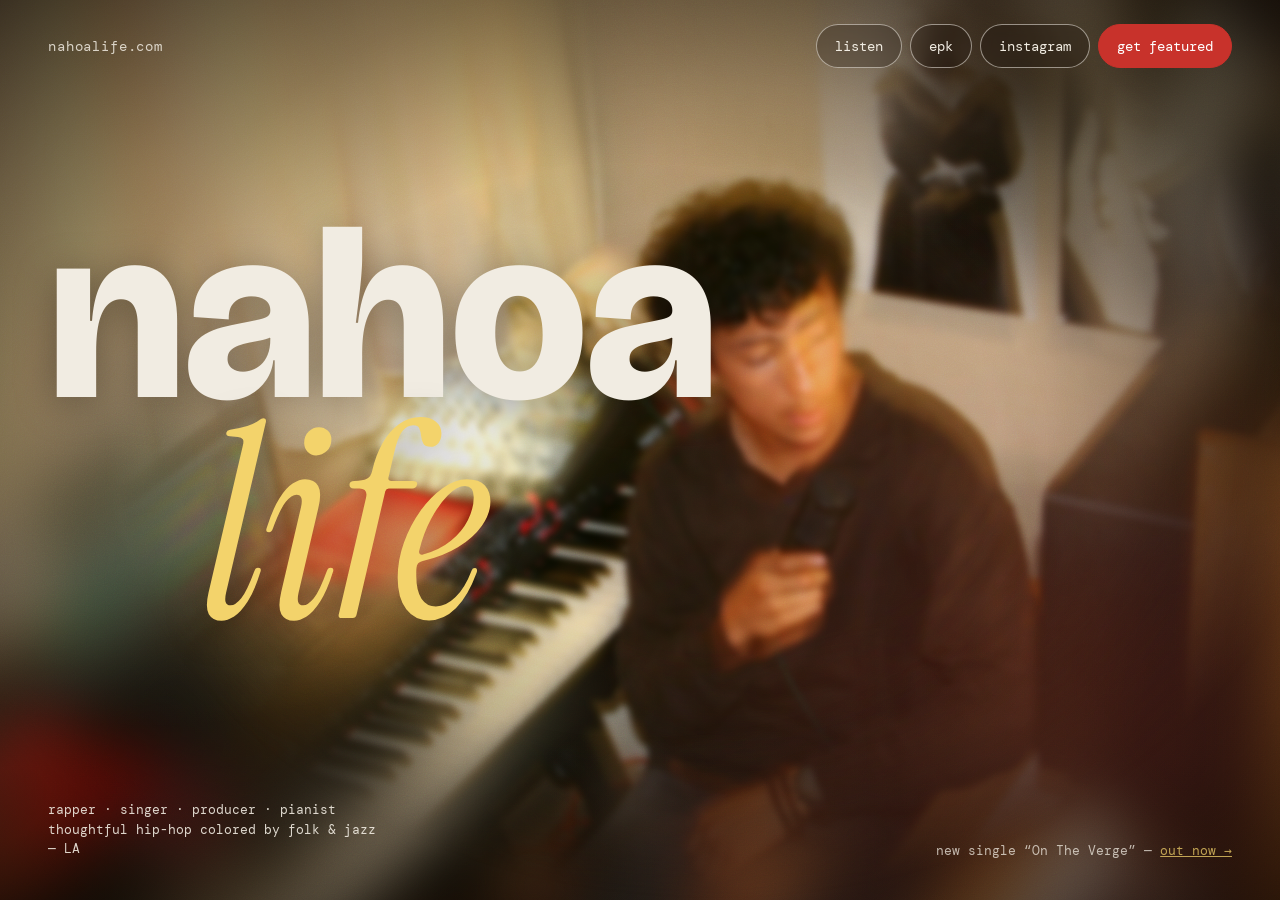
==== commit 688d0ac6: "Add On The Verge and content portfolio pages; homepage links to single; old EPK host redirect Co-Aut" ====
--- a/index.html
+++ b/index.html
@@ -6,6 +6,7 @@
 <title>Nahoa Life</title>
 <meta name="description" content="Nahoa Life — LA-based rapper, singer, producer, pianist and music content creator.">
 <link rel="canonical" href="https://www.nahoalife.com/">
+<script>/* old press-kit address: epk.nahoalife.com → the EPK page */ if (location.hostname.indexOf("epk.") === 0) location.replace("/epk/" + location.hash);</script>
 <meta property="og:title" content="Nahoa Life">
 <meta property="og:description" content="Rapper, singer, producer, pianist and music content creator from LA.">
 <meta property="og:image" content="https://www.nahoalife.com/img/home.jpg">
@@ -89,7 +90,7 @@
 
     <div class="foot">
       <p class="tag">rapper · singer · producer · pianist<br>thoughtful hip-hop colored by folk &amp; jazz — LA</p>
-      <p class="now">new single “On The Verge” — <a href="https://distrokid.com/hyperfollow/nahoalife/on-the-verge" target="_blank" rel="noopener" style="color:var(--butter)">out now ↗</a></p>
+      <p class="now">new single “On The Verge” — <a href="/ontheverge/" style="color:var(--butter)">out now →</a></p>
     </div>
   </main>
 </body>
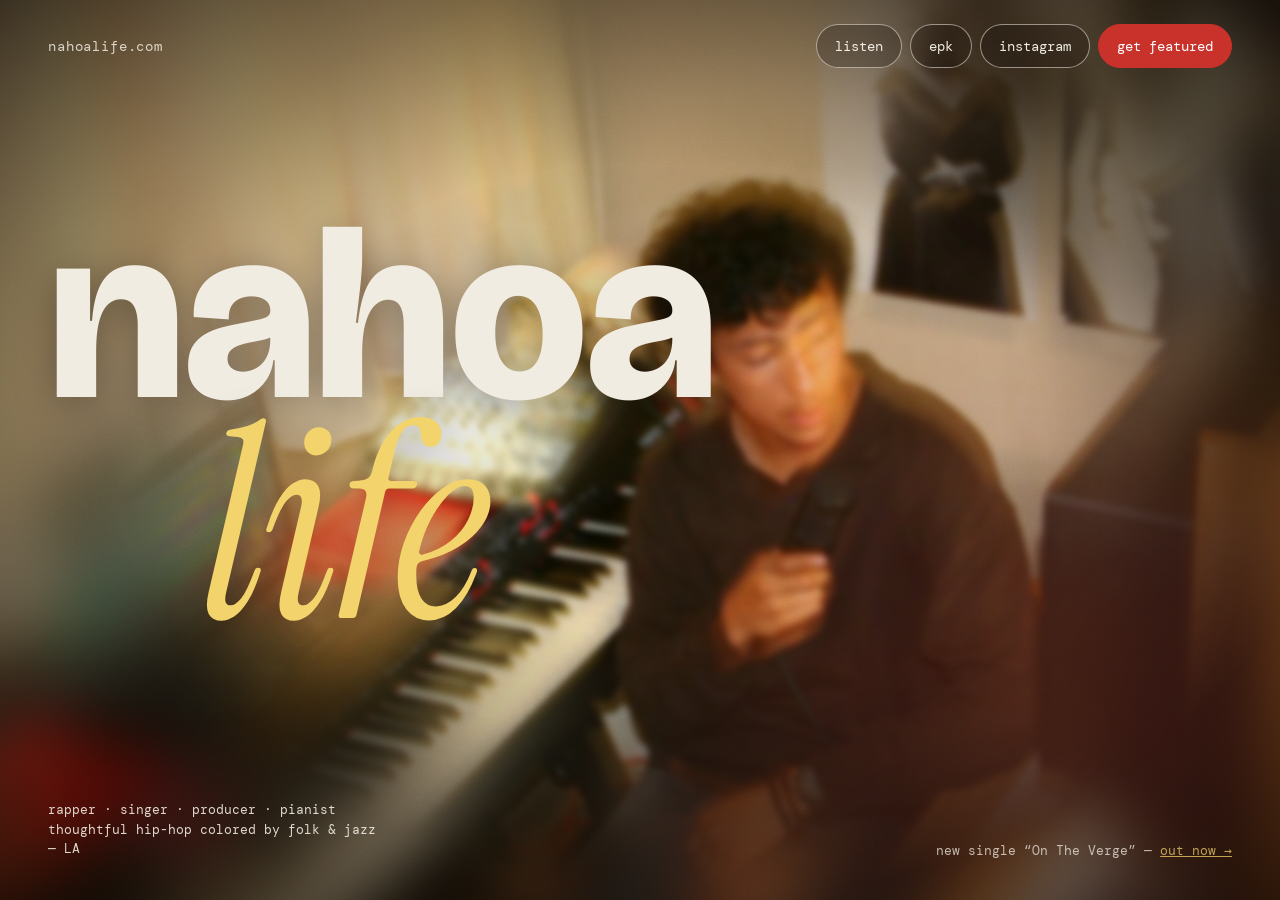
==== commit bc67107b: "Home: stop animating blur and grain on phones (fixes flicker in Instagram's browser) Co-Authored-By:" ====
--- a/index.html
+++ b/index.html
@@ -21,17 +21,19 @@
 
   /* layered photo: a big soft wash behind, a drifting, less-blurred copy on top */
   .bg, .bg-sharp { position:fixed; inset:-8%; background:url(img/home.jpg) center 40% / cover no-repeat; }
-  .bg { filter:blur(28px) saturate(1.35) brightness(.7); transform:scale(1.15); }
+  .bg { filter:blur(28px) saturate(1.35) brightness(.7); transform:scale(1.15) translateZ(0); }
   .bg-sharp {
     filter:blur(3px) saturate(1.2) contrast(1.05) brightness(.9);
     -webkit-mask-image:radial-gradient(ellipse 55% 60% at 55% 48%, #000 35%, transparent 75%);
             mask-image:radial-gradient(ellipse 55% 60% at 55% 48%, #000 35%, transparent 75%);
     animation:drift 26s ease-in-out infinite alternate;
+    will-change:transform; transform:translateZ(0); backface-visibility:hidden;
   }
+  /* only the position moves; the blur stays fixed (animating blur makes phones flicker) */
   @keyframes drift {
-    0%   { transform:scale(1.04) translate(0, 0); filter:blur(3px) saturate(1.2) brightness(.9); }
-    50%  { transform:scale(1.10) translate(-1.5%, 1%); filter:blur(6px) saturate(1.35) brightness(.95); }
-    100% { transform:scale(1.06) translate(1.2%, -1%); filter:blur(2px) saturate(1.15) brightness(.88); }
+    0%   { transform:translateZ(0) scale(1.04) translate(0, 0); }
+    50%  { transform:translateZ(0) scale(1.10) translate(-1.5%, 1%); }
+    100% { transform:translateZ(0) scale(1.06) translate(1.2%, -1%); }
   }
   /* warm light leak + grain + vignette */
   .leak { position:fixed; inset:0; pointer-events:none; mix-blend-mode:screen;
@@ -62,6 +64,11 @@
   .now { opacity:.75; }
 
   @media (prefers-reduced-motion: reduce) { .bg-sharp, .grain { animation:none; } }
+  /* phones and in-app browsers (Instagram, TikTok): keep the grain still and the photo drift gentle */
+  @media (hover: none), (max-width: 820px) {
+    .grain { animation:none; inset:0; }
+    .bg-sharp { animation-duration:40s; }
+  }
   @media (max-width:640px) {
     .bg-sharp { -webkit-mask-image:radial-gradient(ellipse 90% 60% at 55% 45%, #000 40%, transparent 80%); mask-image:radial-gradient(ellipse 90% 60% at 55% 45%, #000 40%, transparent 80%); }
     header { flex-direction:column; align-items:flex-start; }
@@ -79,7 +86,7 @@
     <header>
       <a class="mark" href="/">nahoalife.com</a>
       <nav aria-label="Main">
-        <a href="https://linktr.ee/Nahoalife" target="_blank" rel="noopener">listen</a>
+        <a href="/music/">listen</a>
         <a href="/epk/">epk</a>
         <a href="https://www.instagram.com/nahoalife/" target="_blank" rel="noopener">instagram</a>
         <a href="/feature/" class="hot">get featured</a>
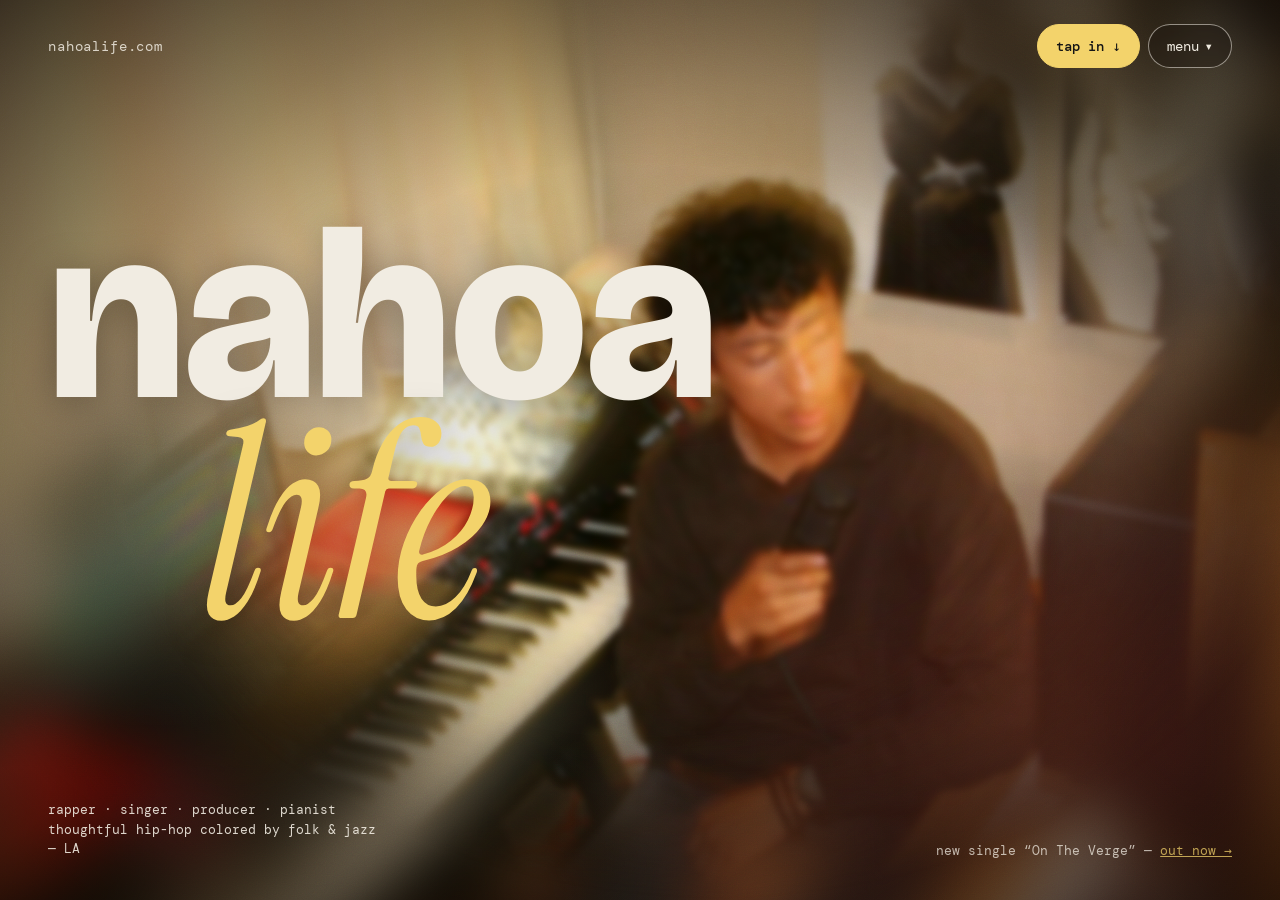
==== commit 11407d07: "One universal Menu + Tap In on every page - assets/sitenav.js/.css: 'tap in' pill + 'menu' dropdown " ====
--- a/index.html
+++ b/index.html
@@ -13,6 +13,7 @@
 <link rel="preload" as="image" href="img/home.jpg">
 <link rel="preconnect" href="https://fonts.googleapis.com">
 <link href="https://fonts.googleapis.com/css2?family=Bricolage+Grotesque:opsz,wght@12..96,500;12..96,800&family=DM+Mono:wght@400;500&family=Instrument+Serif:ital@0;1&display=swap" rel="stylesheet">
+<link rel="stylesheet" href="/assets/sitenav.css">
 <style>
   :root { --paper:#F1ECE2; --ink:#140F0B; --butter:#F3D36B; --cherry:#C8322B; }
   * { box-sizing:border-box; }
@@ -85,12 +86,7 @@
   <main class="stage">
     <header>
       <a class="mark" href="/">nahoalife.com</a>
-      <nav aria-label="Main">
-        <a href="/music/">listen</a>
-        <a href="/epk/">epk</a>
-        <a href="https://www.instagram.com/nahoalife/" target="_blank" rel="noopener">instagram</a>
-        <a href="/feature/" class="hot">get featured</a>
-      </nav>
+      <div data-sitenav></div>
     </header>
 
     <h1><span class="a">nahoa</span><span class="b">life</span></h1>
@@ -100,5 +96,6 @@
       <p class="now">new single “On The Verge” — <a href="/ontheverge/" style="color:var(--butter)">out now →</a></p>
     </div>
   </main>
+<script src="/assets/sitenav.js" defer></script>
 </body>
 </html>
--- a/assets/sitenav.css
+++ b/assets/sitenav.css
@@ -0,0 +1,19 @@
+/* Universal site menu (see assets/sitenav.js). Default = for dark backgrounds.
+   Add class "sn-ink" to the parent (or data-sitenav's container) for light backgrounds. */
+.sitenav { display:flex; align-items:center; gap:8px; font-family:'DM Mono', ui-monospace, monospace; font-size:14px; line-height:1; --sn-fg:#F1ECE2; --sn-bd:rgba(241,236,226,.55); --sn-bg:rgba(20,15,11,.3); }
+.sn-ink .sitenav, .sitenav.sn-ink { --sn-fg:#2B2620; --sn-bd:rgba(43,38,32,.55); --sn-bg:rgba(239,227,200,.45); }
+.sitenav .sn-pill { display:inline-flex; align-items:center; gap:6px; min-height:44px; padding:0 18px; border-radius:999px; border:1.5px solid var(--sn-bd); background:var(--sn-bg); color:var(--sn-fg); font:inherit; text-decoration:none; cursor:pointer; backdrop-filter:blur(6px); -webkit-backdrop-filter:blur(6px); white-space:nowrap; text-transform:none; letter-spacing:0; font-weight:400; }
+.sitenav .sn-pill:hover, .sitenav .sn-btn[aria-expanded="true"] { background:var(--sn-fg); color:#151515; border-color:var(--sn-fg); }
+.sn-ink .sitenav .sn-pill:hover, .sn-ink .sitenav .sn-btn[aria-expanded="true"], .sitenav.sn-ink .sn-pill:hover { color:#EFE3C8; }
+.sitenav .sn-tapin, .sitenav .sn-tapin:hover { background:#F3D36B; border-color:#F3D36B; color:#151515; font-weight:500; }
+.sitenav .sn-tapin:hover { filter:brightness(1.06); }
+.sitenav .sn-chev { display:inline-block; transition:transform .2s; }
+.sitenav .sn-btn[aria-expanded="true"] .sn-chev { transform:rotate(180deg); }
+.sitenav .sn-drop { position:relative; }
+.sitenav .sn-list { position:absolute; right:0; top:calc(100% + 8px); z-index:1000; min-width:240px; padding:8px; border-radius:18px; background:#F4EBDB; box-shadow:0 20px 50px rgba(0,0,0,.45); display:grid; gap:2px; }
+.sitenav .sn-list.sn-left { right:auto; left:0; }
+.sitenav .sn-list[hidden] { display:none; }
+.sitenav .sn-item { display:flex; align-items:center; justify-content:space-between; gap:12px; min-height:46px; padding:0 14px; border-radius:12px; color:#1A1714; text-decoration:none; font-family:'Bricolage Grotesque', system-ui, sans-serif; font-weight:800; font-size:17px; letter-spacing:-.01em; text-transform:none; white-space:nowrap; border:0; background:none; }
+.sitenav .sn-item:hover, .sitenav .sn-item:focus-visible { background:#1A1714; color:#F4EBDB; outline:none; }
+.sitenav .sn-item span { font-family:'DM Mono', monospace; font-weight:400; font-size:11px; opacity:.6; }
+.sitenav .sn-cur { background:rgba(26,23,20,.07); }
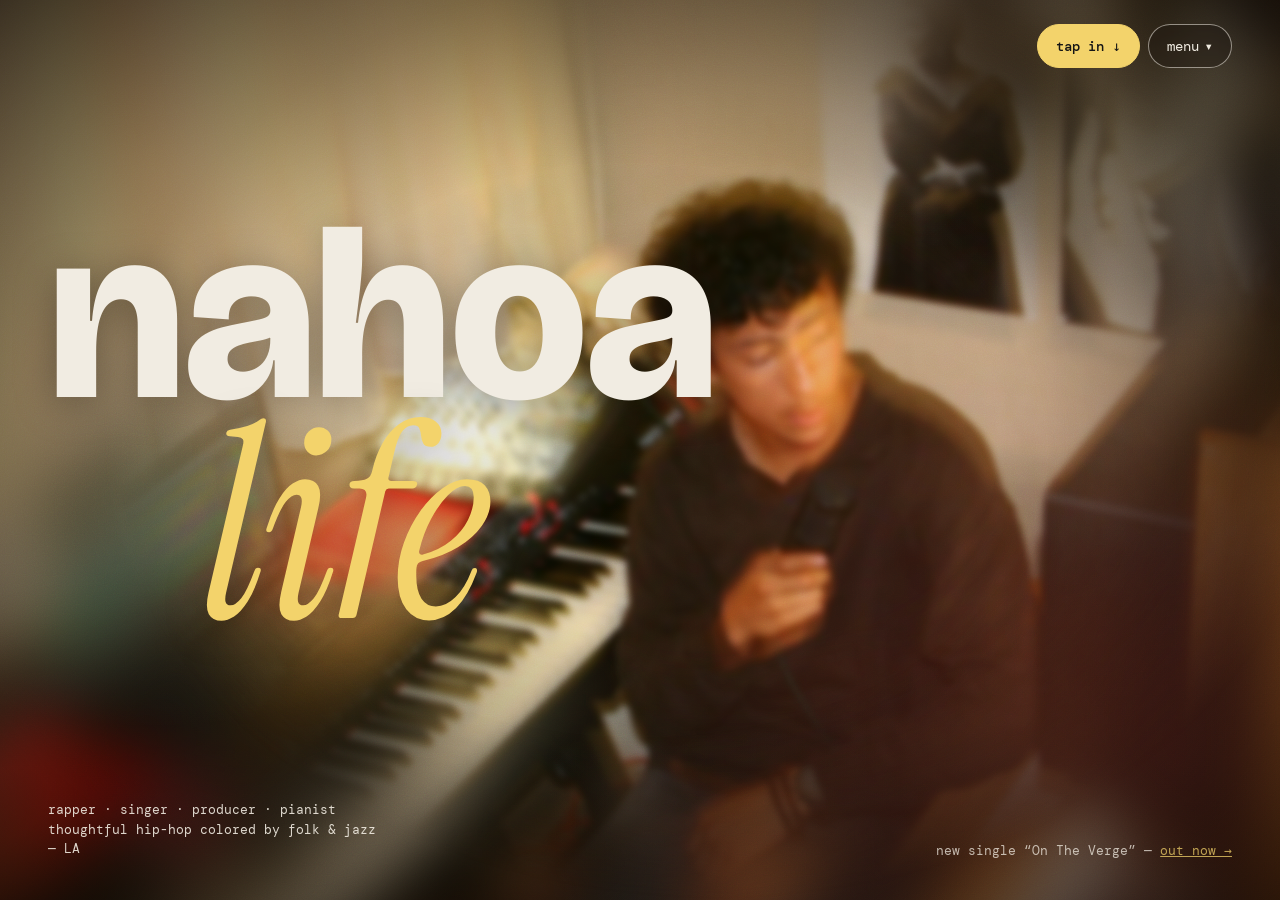
==== commit 2e6e0636: "Remove top-left nahoalife.com link; menu's Home covers it, menu sits top-right Co-Authored-By: Claud" ====
--- a/index.html
+++ b/index.html
@@ -85,7 +85,6 @@
 
   <main class="stage">
     <header>
-      <a class="mark" href="/">nahoalife.com</a>
       <div data-sitenav></div>
     </header>
 
--- a/assets/sitenav.css
+++ b/assets/sitenav.css
@@ -1,6 +1,6 @@
 /* Universal site menu (see assets/sitenav.js). Default = for dark backgrounds.
    Add class "sn-ink" to the parent (or data-sitenav's container) for light backgrounds. */
-.sitenav { display:flex; align-items:center; gap:8px; font-family:'DM Mono', ui-monospace, monospace; font-size:14px; line-height:1; --sn-fg:#F1ECE2; --sn-bd:rgba(241,236,226,.55); --sn-bg:rgba(20,15,11,.3); }
+.sitenav { margin-left:auto; display:flex; align-items:center; gap:8px; font-family:'DM Mono', ui-monospace, monospace; font-size:14px; line-height:1; --sn-fg:#F1ECE2; --sn-bd:rgba(241,236,226,.55); --sn-bg:rgba(20,15,11,.3); }
 .sn-ink .sitenav, .sitenav.sn-ink { --sn-fg:#2B2620; --sn-bd:rgba(43,38,32,.55); --sn-bg:rgba(239,227,200,.45); }
 .sitenav .sn-pill { display:inline-flex; align-items:center; gap:6px; min-height:44px; padding:0 18px; border-radius:999px; border:1.5px solid var(--sn-bd); background:var(--sn-bg); color:var(--sn-fg); font:inherit; text-decoration:none; cursor:pointer; backdrop-filter:blur(6px); -webkit-backdrop-filter:blur(6px); white-space:nowrap; text-transform:none; letter-spacing:0; font-weight:400; }
 .sitenav .sn-pill:hover, .sitenav .sn-btn[aria-expanded="true"] { background:var(--sn-fg); color:#151515; border-color:var(--sn-fg); }
